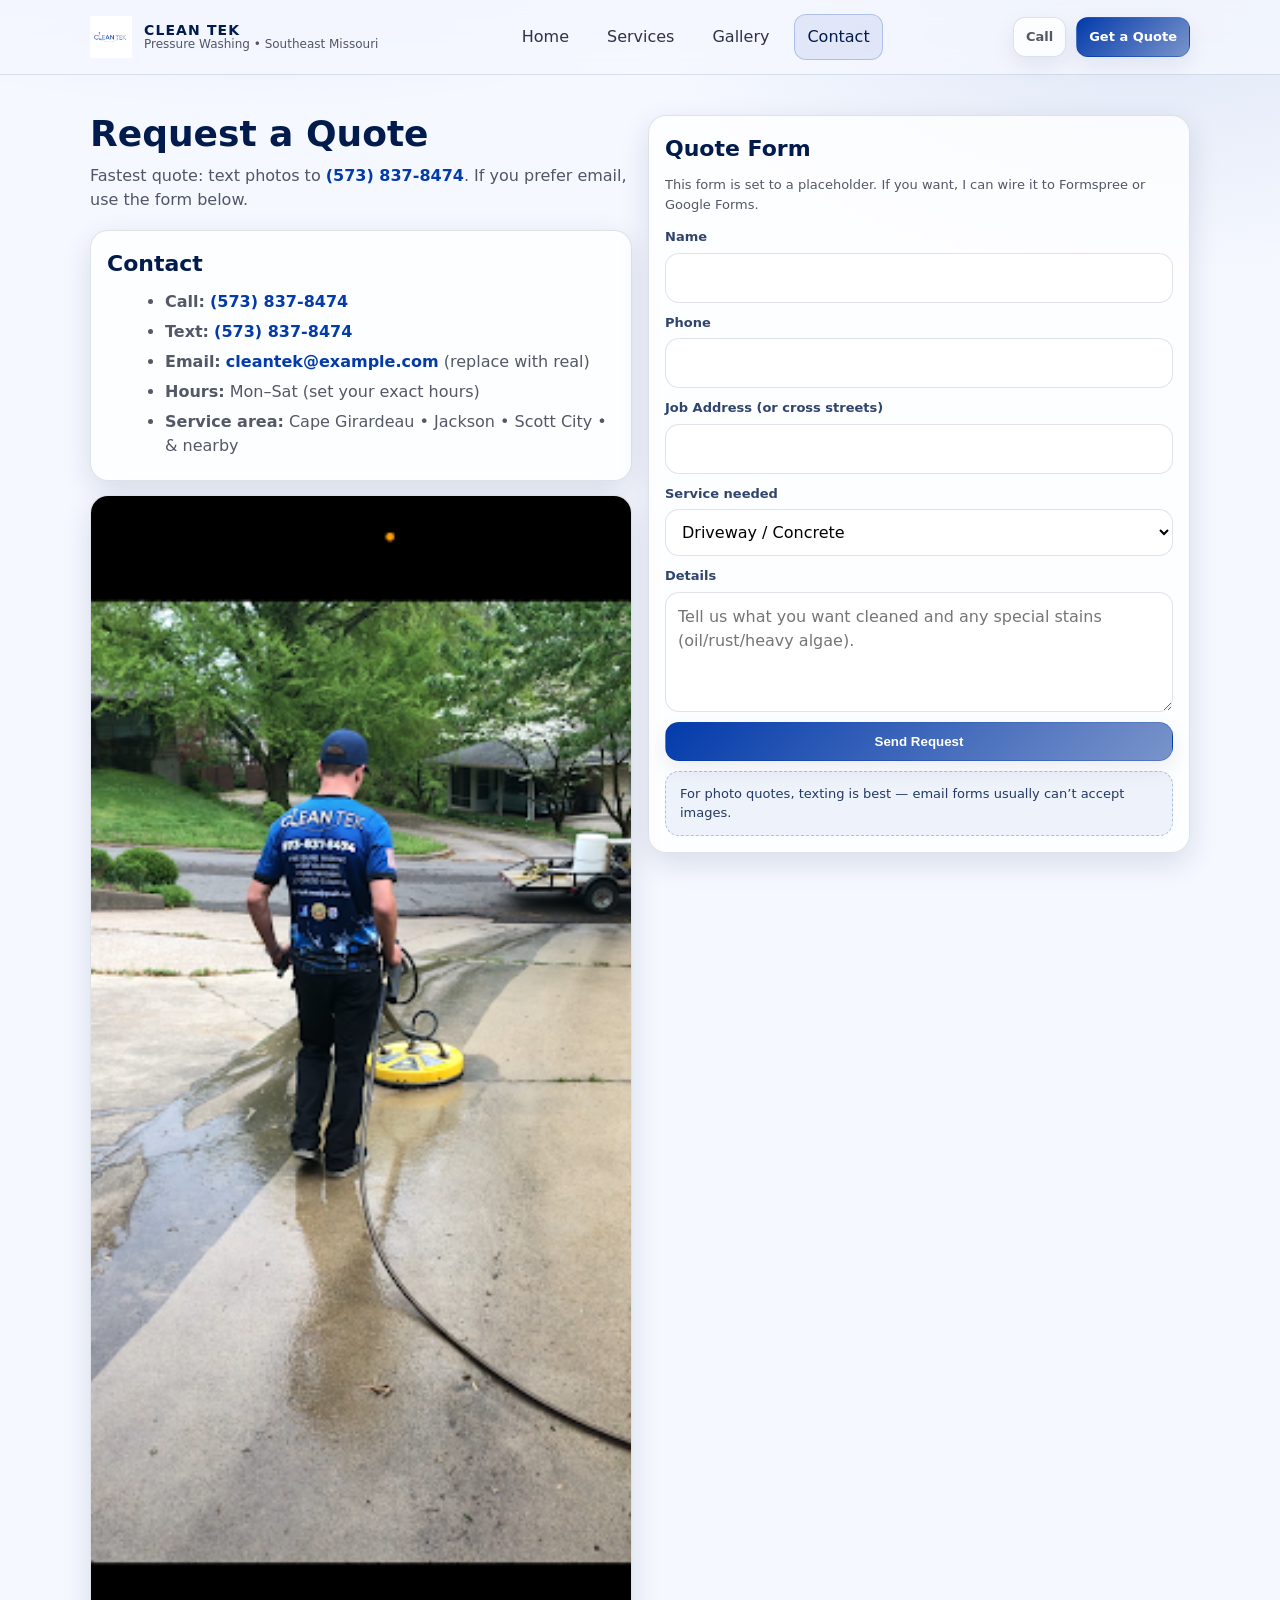
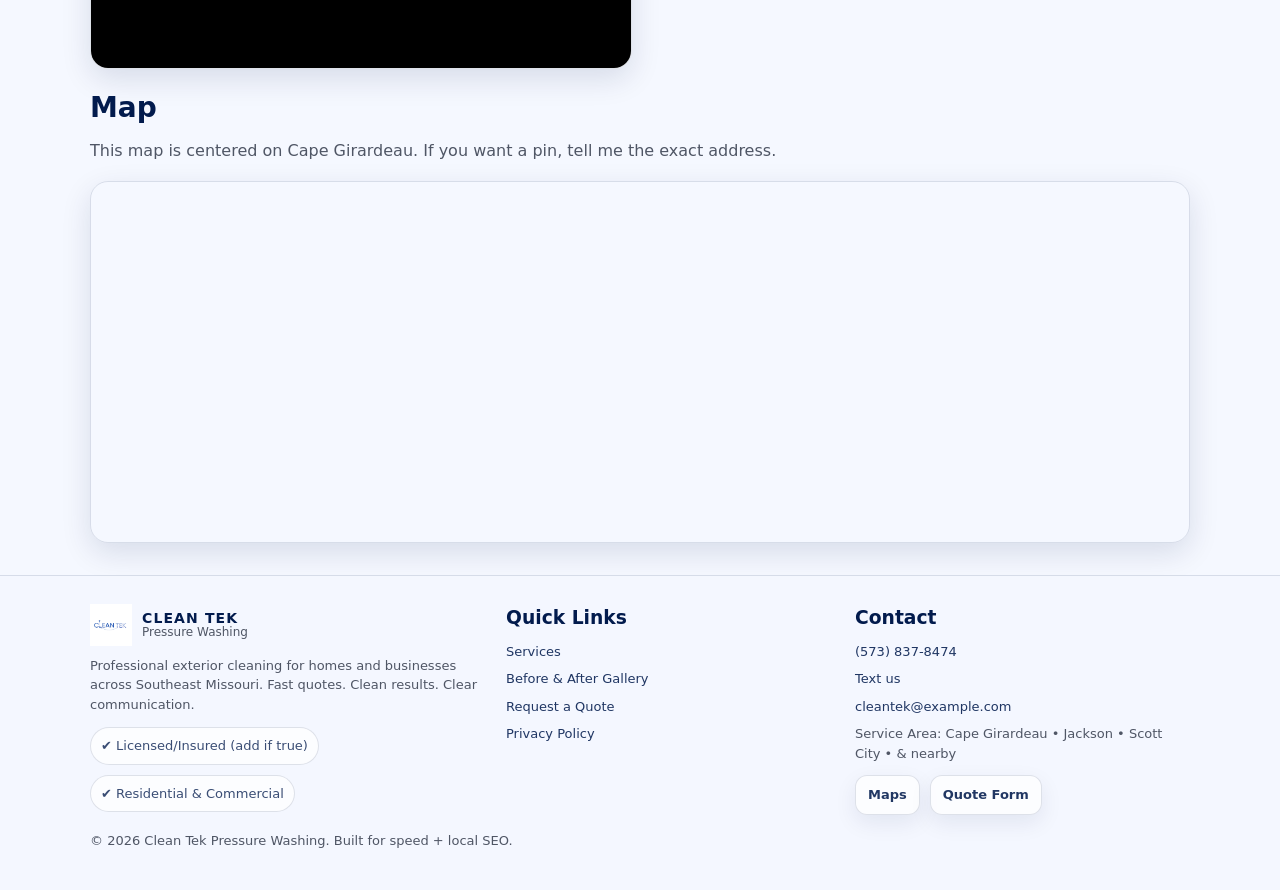
==== contact.html @ 3e80973e "Add files via upload" ====
<!doctype html>
<html lang="en">
<head>
  <meta charset="utf-8" />
  <meta name="viewport" content="width=device-width, initial-scale=1" />
  <meta name="description" content="Request a quote from Clean Tek Pressure Washing. Call or text (573) 837-8474 or use the form to send details and photos." />
  <title>Contact | Clean Tek Pressure Washing</title>
  <link rel="icon" href="assets/logo.png" />
  <link rel="stylesheet" href="assets/css/styles.css" />
</head>
<body data-page="contact">
<a class="skip-link" href="#main">Skip to content</a>
<header class="header">
  <div class="container header-inner">
    <a class="brand" href="index.html" aria-label="Clean Tek Pressure Washing Home">
      <img src="assets/logo.png" alt="Clean Tek logo" />
      <div class="name">
        <strong>CLEAN TEK</strong>
        <span>Pressure Washing • Southeast Missouri</span>
      </div>
    </a>

    <nav class="nav" aria-label="Primary">
      <a href="index.html" data-nav="home">Home</a>
      <a href="services.html" data-nav="services">Services</a>
      <a href="gallery.html" data-nav="gallery">Gallery</a>
      <a href="contact.html" data-nav="contact">Contact</a>
    </nav>

    <div class="cta-row">
      <a class="btn small" href="tel:+15738378474">Call</a>
      <a class="btn small primary" href="contact.html">Get a Quote</a>
    </div>
  </div>
</header>
<main id="main">
  <section class="section" style="padding-top:40px">
    <div class="container split">
      <div>
        <h1 class="h1" style="font-size:36px; margin:0 0 10px">Request a Quote</h1>
        <p class="lead" style="margin:0 0 18px">
          Fastest quote: text photos to <a href="sms:+15738378474" style="color:var(--primary); font-weight:800">(573) 837-8474</a>.
          If you prefer email, use the form below.
        </p>

        <div class="card note">
          <h2 style="margin:0; font-size:22px">Contact</h2>
          <ul>
            <li><strong>Call:</strong> <a href="tel:+15738378474" style="color:var(--primary); font-weight:800">(573) 837-8474</a></li>
            <li><strong>Text:</strong> <a href="sms:+15738378474" style="color:var(--primary); font-weight:800">(573) 837-8474</a></li>
            <li><strong>Email:</strong> <a href="mailto:cleantek@example.com" style="color:var(--primary); font-weight:800">cleantek@example.com</a> (replace with real)</li>
            <li><strong>Hours:</strong> Mon–Sat (set your exact hours)</li>
            <li><strong>Service area:</strong> Cape Girardeau • Jackson • Scott City • & nearby</li>
          </ul>
        </div>

        <div class="card" style="margin-top:14px; overflow:hidden">
          <img src="assets/img/crew-action.png" alt="Clean Tek crew on site cleaning a driveway" style="width:100%; height:auto; display:block">
        </div>
      </div>

      <div class="card" style="padding:16px">
        <h2 style="margin:0 0 10px; font-size:22px; color:var(--navy)">Quote Form</h2>
        <p class="small" style="margin-top:0">
          This form is set to a placeholder. If you want, I can wire it to Formspree or Google Forms.
        </p>

        <form class="form" action="mailto:cleantek@example.com" method="post" enctype="text/plain">
          <div class="field">
            <label for="name">Name</label>
            <input id="name" name="name" autocomplete="name" required />
          </div>

          <div class="field">
            <label for="phone">Phone</label>
            <input id="phone" name="phone" autocomplete="tel" required />
          </div>

          <div class="field">
            <label for="address">Job Address (or cross streets)</label>
            <input id="address" name="address" autocomplete="street-address" />
          </div>

          <div class="field">
            <label for="service">Service needed</label>
            <select id="service" name="service">
              <option>Driveway / Concrete</option>
              <option>House Washing (Soft Wash)</option>
              <option>Sidewalks / Walkways</option>
              <option>Brick / Steps</option>
              <option>Deck / Fence</option>
              <option>Commercial</option>
              <option>Other</option>
            </select>
          </div>

          <div class="field">
            <label for="details">Details</label>
            <textarea id="details" name="details" placeholder="Tell us what you want cleaned and any special stains (oil/rust/heavy algae)."></textarea>
          </div>

          <button class="btn primary" type="submit">Send Request</button>
          <div class="notice">
            For photo quotes, texting is best — email forms usually can’t accept images.
          </div>
        </form>
      </div>
    </div>

    <div class="container" style="margin-top:18px">
      <h2>Map</h2>
      <p class="sub">This map is centered on Cape Girardeau. If you want a pin, tell me the exact address.</p>
      <div class="map">
        <iframe
          title="Map"
          loading="lazy"
          referrerpolicy="no-referrer-when-downgrade"
          src="https://www.google.com/maps?q=Cape%20Girardeau%2C%20MO&output=embed">
        </iframe>
      </div>
    </div>
  </section>
</main>
<footer class="footer">
  <div class="container footer-grid">
    <div>
      <div class="brand" style="gap:10px">
        <img src="assets/logo.png" alt="Clean Tek logo" />
        <div class="name">
          <strong>Clean Tek</strong>
          <span>Pressure Washing</span>
        </div>
      </div>
      <p class="small" style="margin-top:10px">
        Professional exterior cleaning for homes and businesses across Southeast Missouri.
        Fast quotes. Clean results. Clear communication.
      </p>
      <div class="badges" style="margin-top:10px">
        <span>✔ Licensed/Insured (add if true)</span>
        <span>✔ Residential & Commercial</span>
      </div>
    </div>

    <div>
      <h3 style="margin:0 0 10px; color: var(--navy);">Quick Links</h3>
      <div class="small" style="display:grid; gap:8px">
        <a href="services.html">Services</a>
        <a href="gallery.html">Before & After Gallery</a>
        <a href="contact.html">Request a Quote</a>
        <a href="privacy.html">Privacy Policy</a>
      </div>
    </div>

    <div>
      <h3 style="margin:0 0 10px; color: var(--navy);">Contact</h3>
      <div class="small" style="display:grid; gap:8px">
        <a href="tel:+15738378474">(573) 837-8474</a>
        <a href="sms:+15738378474">Text us</a>
        <a href="mailto:cleantek@example.com">cleantek@example.com</a>
        <span>Service Area: Cape Girardeau • Jackson • Scott City • & nearby</span>
      </div>
      <div style="margin-top:12px; display:flex; gap:10px; flex-wrap:wrap">
        <a class="btn small" href="https://www.google.com/maps/search/?api=1&query=Clean+Tek+Pressure+Washing" target="_blank" rel="noopener">Maps</a>
        <a class="btn small" href="contact.html">Quote Form</a>
      </div>
    </div>
  </div>
  <div class="container small" style="margin-top:16px">
    © <span id="y"></span> Clean Tek Pressure Washing. Built for speed + local SEO.
  </div>
</footer>

<script>
  document.getElementById("y").textContent = new Date().getFullYear();
</script>
<script src="assets/js/main.js"></script>
</body>
</html>
---- assets/css/styles.css ----
:root {
  --primary: #033BAB;
  --navy: #021B4D;
  --accent: #7A94CA;
  --bg: #F5F8FF;
  --text: #0F172A;
  --muted: rgba(15, 23, 42, .72);
  --card: #ffffff;
  --border: rgba(2, 27, 77, .12);
  --shadow: 0 10px 30px rgba(2, 27, 77, .12);
  --radius: 18px;
}

* { box-sizing: border-box; }
html, body { margin: 0; padding: 0; }
body {
  font-family: ui-sans-serif, system-ui, -apple-system, Segoe UI, Roboto, Helvetica, Arial, "Apple Color Emoji","Segoe UI Emoji";
  color: var(--text);
  background: radial-gradient(1200px 600px at 20% -10%, rgba(3,59,171,.18), transparent 60%),
              radial-gradient(900px 500px at 90% 0%, rgba(122,148,202,.18), transparent 55%),
              var(--bg);
  line-height: 1.5;
}

a { color: inherit; text-decoration: none; }
.container { width: min(1100px, calc(100% - 40px)); margin: 0 auto; }

.skip-link {
  position: absolute; left: -999px; top: 10px;
  background: var(--primary); color: #fff; padding: 10px 14px; border-radius: 12px;
}
.skip-link:focus { left: 20px; z-index: 9999; }

.header {
  position: sticky; top: 0; z-index: 50;
  background: rgba(245, 248, 255, .78);
  backdrop-filter: blur(14px);
  border-bottom: 1px solid var(--border);
}
.header-inner {
  display: flex; align-items: center; justify-content: space-between;
  padding: 14px 0;
  gap: 16px;
}

.brand {
  display: flex; align-items: center; gap: 12px; min-width: 220px;
}
.brand img { width: 42px; height: 42px; object-fit: contain; }
.brand .name {
  display: flex; flex-direction: column; line-height: 1.05;
}
.brand .name strong { font-size: 14px; letter-spacing: .08em; text-transform: uppercase; color: var(--navy); }
.brand .name span { font-size: 12px; color: var(--muted); }

.nav {
  display: flex; align-items: center; gap: 12px; flex-wrap: wrap;
}
.nav a {
  padding: 10px 12px;
  border-radius: 12px;
  color: rgba(15, 23, 42, .88);
  border: 1px solid transparent;
}
.nav a:hover {
  border-color: var(--border);
  background: rgba(255,255,255,.6);
}
.nav a.active {
  border-color: rgba(3,59,171,.22);
  background: rgba(3,59,171,.08);
  color: var(--navy);
}

.cta-row {
  display: flex; gap: 10px; align-items: center;
}
.btn {
  display: inline-flex; align-items: center; justify-content: center;
  padding: 11px 14px;
  border-radius: 14px;
  border: 1px solid var(--border);
  background: rgba(255,255,255,.7);
  box-shadow: 0 8px 22px rgba(2,27,77,.08);
  font-weight: 650;
  transition: transform .12s ease, background .12s ease, border-color .12s ease;
}
.btn:hover { transform: translateY(-1px); border-color: rgba(3,59,171,.25); background: rgba(255,255,255,.92); }
.btn.primary {
  background: linear-gradient(135deg, rgba(3,59,171,1), rgba(122,148,202,1));
  color: white; border-color: rgba(3,59,171,.25);
}
.btn.primary:hover { background: linear-gradient(135deg, rgba(3,59,171,.95), rgba(122,148,202,.95)); }
.btn.small { padding: 9px 12px; border-radius: 12px; font-weight: 650; }

.hero {
  padding: 52px 0 26px;
}
.hero-grid {
  display: grid;
  grid-template-columns: 1.1fr .9fr;
  gap: 22px;
  align-items: center;
}
@media (max-width: 920px) {
  .hero-grid { grid-template-columns: 1fr; }
}
.kicker {
  display: inline-flex; gap: 10px; align-items: center;
  padding: 8px 12px;
  border-radius: 999px;
  border: 1px solid rgba(3,59,171,.18);
  background: rgba(255,255,255,.75);
  color: rgba(2,27,77,.9);
  font-weight: 650;
  width: fit-content;
}
.h1 {
  font-size: clamp(32px, 4vw, 46px);
  line-height: 1.08;
  margin: 14px 0 10px;
  color: var(--navy);
}
.lead {
  font-size: 16px;
  color: var(--muted);
  margin: 0 0 16px;
  max-width: 60ch;
}
.hero-actions {
  display: flex; gap: 12px; flex-wrap: wrap;
  margin: 16px 0 18px;
}
.badges {
  display: flex; gap: 10px; flex-wrap: wrap;
  color: rgba(2,27,77,.78);
  font-size: 13px;
}
.badges span {
  display: inline-flex; gap: 8px; align-items: center;
  padding: 8px 10px;
  border-radius: 999px;
  border: 1px solid var(--border);
  background: rgba(255,255,255,.7);
}

.card {
  background: rgba(255,255,255,.78);
  border: 1px solid var(--border);
  border-radius: var(--radius);
  box-shadow: var(--shadow);
}
.hero-card {
  overflow: hidden;
}
.hero-card .img {
  width: 100%; aspect-ratio: 4/3; object-fit: cover;
  display: block;
}
.hero-card .pad { padding: 16px; }
.hero-card h3 { margin: 0 0 6px; color: var(--navy); }
.hero-card p { margin: 0; color: var(--muted); font-size: 14px; }
.hero-card .mini {
  display: grid; grid-template-columns: 1fr 1fr; gap: 10px;
  margin-top: 12px;
}
.hero-card .mini a {
  padding: 10px 12px; border-radius: 14px;
  border: 1px solid var(--border);
  background: rgba(245,248,255,.7);
  font-weight: 650;
  text-align: center;
}

.section {
  padding: 32px 0;
}
.section h2 {
  margin: 0 0 10px;
  color: var(--navy);
  font-size: 28px;
}
.section p.sub {
  margin: 0 0 18px;
  color: var(--muted);
  max-width: 75ch;
}

.grid-3 {
  display: grid;
  grid-template-columns: repeat(3, 1fr);
  gap: 14px;
}
@media (max-width: 920px) {
  .grid-3 { grid-template-columns: 1fr; }
}
.service {
  padding: 16px;
}
.service .top {
  display: flex; gap: 10px; align-items: center; margin-bottom: 8px;
}
.icon {
  width: 38px; height: 38px;
  border-radius: 14px;
  display: grid; place-items: center;
  background: rgba(3,59,171,.10);
  border: 1px solid rgba(3,59,171,.18);
  color: var(--primary);
  font-weight: 900;
}
.service h3 { margin: 0; color: var(--navy); font-size: 18px; }
.service p { margin: 8px 0 0; color: var(--muted); font-size: 14px; }

.split {
  display: grid;
  grid-template-columns: 1fr 1fr;
  gap: 16px;
  align-items: start;
}
@media (max-width: 920px) {
  .split { grid-template-columns: 1fr; }
}
.gallery-grid {
  display: grid;
  grid-template-columns: repeat(3, 1fr);
  gap: 12px;
}
@media (max-width: 920px) {
  .gallery-grid { grid-template-columns: 1fr; }
}
.thumb {
  position: relative;
  overflow: hidden;
  border-radius: 16px;
  border: 1px solid var(--border);
  background: #fff;
}
.thumb img {
  width: 100%; height: 220px; object-fit: cover; display: block;
  transform: scale(1.02);
  transition: transform .18s ease;
}
.thumb:hover img { transform: scale(1.07); }
.thumb .label {
  position: absolute; left: 10px; bottom: 10px;
  background: rgba(2,27,77,.82);
  color: #fff;
  padding: 7px 10px;
  border-radius: 999px;
  font-size: 12px;
}

.note {
  padding: 16px;
}
.note ul { margin: 10px 0 0 18px; color: var(--muted); }
.note li { margin: 6px 0; }

.map {
  overflow: hidden;
  border-radius: var(--radius);
  border: 1px solid var(--border);
  box-shadow: var(--shadow);
}
.map iframe { width: 100%; height: 360px; border: 0; display: block; }

.footer {
  padding: 28px 0 40px;
  border-top: 1px solid var(--border);
  background: rgba(245, 248, 255, .55);
}
.footer-grid {
  display: grid;
  grid-template-columns: 1.2fr 1fr 1fr;
  gap: 14px;
}
@media (max-width: 920px) {
  .footer-grid { grid-template-columns: 1fr; }
}
.small {
  font-size: 13px; color: var(--muted);
}
.footer a { color: rgba(2,27,77,.88); }
.footer a:hover { color: var(--primary); }

.form {
  display: grid; gap: 10px;
}
.field {
  display: grid; gap: 6px;
}
label { font-size: 13px; color: rgba(2,27,77,.82); font-weight: 650; }
input, textarea, select {
  padding: 12px 12px;
  border-radius: 14px;
  border: 1px solid var(--border);
  background: rgba(255,255,255,.88);
  font: inherit;
  outline: none;
}
textarea { min-height: 120px; resize: vertical; }

.notice {
  padding: 12px 14px;
  border-radius: 14px;
  border: 1px dashed rgba(3,59,171,.28);
  background: rgba(3,59,171,.06);
  color: rgba(2,27,77,.86);
  font-size: 13px;
}
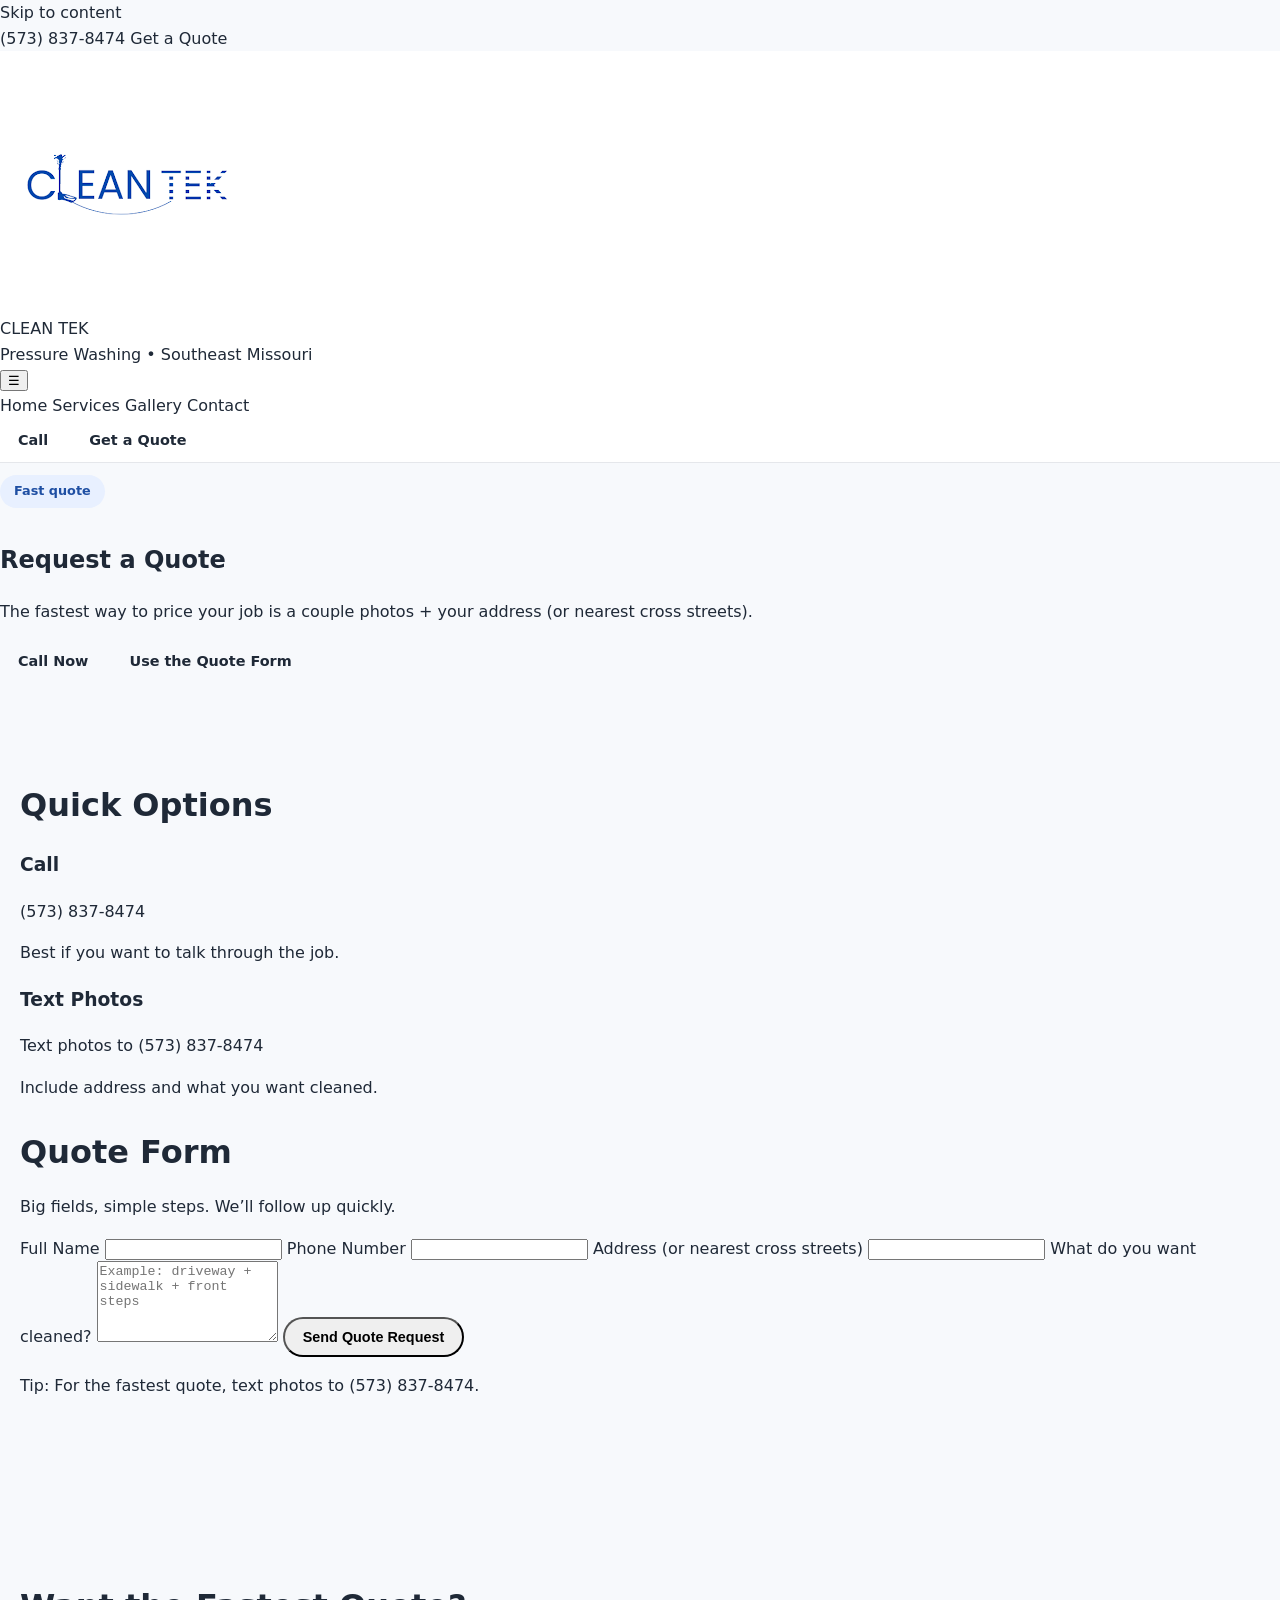
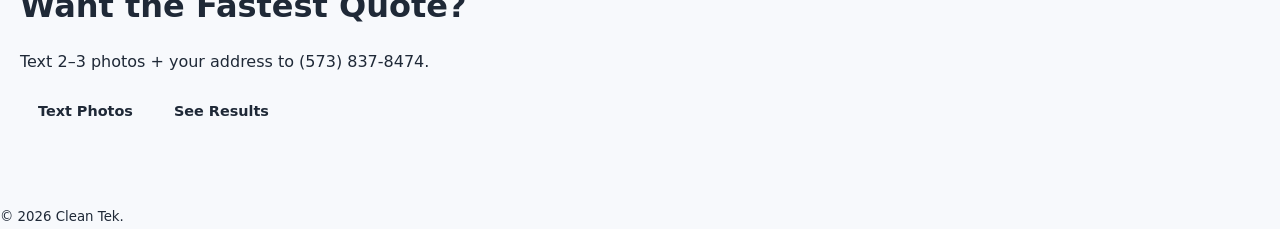
==== commit f2ef8d55: "Update contact.html" ====
--- a/contact.html
+++ b/contact.html
@@ -3,176 +3,140 @@
 <head>
   <meta charset="utf-8" />
   <meta name="viewport" content="width=device-width, initial-scale=1" />
-  <meta name="description" content="Request a quote from Clean Tek Pressure Washing. Call or text (573) 837-8474 or use the form to send details and photos." />
-  <title>Contact | Clean Tek Pressure Washing</title>
+  <title>Get a Quote | Clean Tek Pressure Washing</title>
+  <meta name="description" content="Request a fast quote from Clean Tek Pressure Washing. Send photos and your address for quick pricing. Call (573) 837-8474." />
+  <meta name="robots" content="index,follow" />
+  <link rel="canonical" href="https://cleantekpressurewashing.com/contact.html" />
   <link rel="icon" href="assets/logo.png" />
   <link rel="stylesheet" href="assets/css/styles.css" />
 </head>
-<body data-page="contact">
-<a class="skip-link" href="#main">Skip to content</a>
-<header class="header">
-  <div class="container header-inner">
-    <a class="brand" href="index.html" aria-label="Clean Tek Pressure Washing Home">
-      <img src="assets/logo.png" alt="Clean Tek logo" />
-      <div class="name">
-        <strong>CLEAN TEK</strong>
-        <span>Pressure Washing • Southeast Missouri</span>
+
+<body>
+  <a class="skip-link" href="#main">Skip to content</a>
+
+  <div class="sticky-cta" role="region" aria-label="Quick actions">
+    <a class="sticky-btn" href="tel:15738378474">(573) 837-8474</a>
+    <a class="sticky-btn primary" href="#quote">Get a Quote</a>
+  </div>
+
+  <header class="site-header" role="banner">
+    <div class="container header-inner">
+      <a class="brand" href="index.html" aria-label="Clean Tek home">
+        <img class="brand-logo" src="assets/logo.png" alt="Clean Tek logo" />
+        <div class="brand-text">
+          <div class="brand-name">CLEAN TEK</div>
+          <div class="brand-sub">Pressure Washing • Southeast Missouri</div>
+        </div>
+      </a>
+
+      <nav class="nav" aria-label="Primary navigation">
+        <button class="nav-toggle" type="button" aria-label="Open menu" aria-expanded="false">☰</button>
+        <div class="nav-links" data-nav>
+          <a href="index.html">Home</a>
+          <a href="services.html">Services</a>
+          <a href="gallery.html">Gallery</a>
+          <a class="active" href="contact.html" aria-current="page">Contact</a>
+        </div>
+      </nav>
+
+      <div class="header-actions">
+        <a class="btn btn-outline" href="tel:15738378474">Call</a>
+        <a class="btn btn-primary" href="#quote">Get a Quote</a>
       </div>
-    </a>
+    </div>
+  </header>
 
-    <nav class="nav" aria-label="Primary">
-      <a href="index.html" data-nav="home">Home</a>
-      <a href="services.html" data-nav="services">Services</a>
-      <a href="gallery.html" data-nav="gallery">Gallery</a>
-      <a href="contact.html" data-nav="contact">Contact</a>
-    </nav>
-
-    <div class="cta-row">
-      <a class="btn small" href="tel:+15738378474">Call</a>
-      <a class="btn small primary" href="contact.html">Get a Quote</a>
-    </div>
-  </div>
-</header>
-<main id="main">
-  <section class="section" style="padding-top:40px">
-    <div class="container split">
-      <div>
-        <h1 class="h1" style="font-size:36px; margin:0 0 10px">Request a Quote</h1>
-        <p class="lead" style="margin:0 0 18px">
-          Fastest quote: text photos to <a href="sms:+15738378474" style="color:var(--primary); font-weight:800">(573) 837-8474</a>.
-          If you prefer email, use the form below.
+  <main id="main">
+    <section class="page-hero">
+      <div class="container">
+        <p class="pill">Fast quote</p>
+        <h1>Request a Quote</h1>
+        <p class="lead">
+          The fastest way to price your job is a couple photos + your address (or nearest cross streets).
         </p>
 
-        <div class="card note">
-          <h2 style="margin:0; font-size:22px">Contact</h2>
-          <ul>
-            <li><strong>Call:</strong> <a href="tel:+15738378474" style="color:var(--primary); font-weight:800">(573) 837-8474</a></li>
-            <li><strong>Text:</strong> <a href="sms:+15738378474" style="color:var(--primary); font-weight:800">(573) 837-8474</a></li>
-            <li><strong>Email:</strong> <a href="mailto:cleantek@example.com" style="color:var(--primary); font-weight:800">cleantek@example.com</a> (replace with real)</li>
-            <li><strong>Hours:</strong> Mon–Sat (set your exact hours)</li>
-            <li><strong>Service area:</strong> Cape Girardeau • Jackson • Scott City • & nearby</li>
-          </ul>
+        <div class="cta-row mt-16">
+          <a class="btn btn-primary btn-lg" href="tel:15738378474">Call Now</a>
+          <a class="btn btn-outline btn-lg" href="#quote">Use the Quote Form</a>
+        </div>
+      </div>
+    </section>
+
+    <section class="section section-alt">
+      <div class="container split">
+        <div>
+          <h2>Quick Options</h2>
+          <div class="info-cards">
+            <div class="info-card">
+              <h3>Call</h3>
+              <p><a href="tel:15738378474">(573) 837-8474</a></p>
+              <p class="muted">Best if you want to talk through the job.</p>
+            </div>
+            <div class="info-card">
+              <h3>Text Photos</h3>
+              <p><a href="sms:+15738378474">Text photos to (573) 837-8474</a></p>
+              <p class="muted">Include address and what you want cleaned.</p>
+            </div>
+          </div>
         </div>
 
-        <div class="card" style="margin-top:14px; overflow:hidden">
-          <img src="assets/img/crew-action.png" alt="Clean Tek crew on site cleaning a driveway" style="width:100%; height:auto; display:block">
+        <div id="quote" class="form-card" aria-label="Quote form">
+          <h2>Quote Form</h2>
+          <p class="muted">Big fields, simple steps. We’ll follow up quickly.</p>
+
+          <!-- Replace action with your Formspree if you have one -->
+          <form class="form" action="#" method="post">
+            <label>
+              Full Name
+              <input type="text" name="name" autocomplete="name" required />
+            </label>
+
+            <label>
+              Phone Number
+              <input type="tel" name="phone" autocomplete="tel" required />
+            </label>
+
+            <label>
+              Address (or nearest cross streets)
+              <input type="text" name="address" autocomplete="street-address" required />
+            </label>
+
+            <label>
+              What do you want cleaned?
+              <textarea name="details" rows="5" placeholder="Example: driveway + sidewalk + front steps"></textarea>
+            </label>
+
+            <button class="btn btn-primary btn-lg w-100" type="submit">Send Quote Request</button>
+
+            <p class="muted fineprint">
+              Tip: For the fastest quote, text photos to <a href="sms:+15738378474">(573) 837-8474</a>.
+            </p>
+          </form>
         </div>
       </div>
+    </section>
 
-      <div class="card" style="padding:16px">
-        <h2 style="margin:0 0 10px; font-size:22px; color:var(--navy)">Quote Form</h2>
-        <p class="small" style="margin-top:0">
-          This form is set to a placeholder. If you want, I can wire it to Formspree or Google Forms.
-        </p>
-
-        <form class="form" action="mailto:cleantek@example.com" method="post" enctype="text/plain">
-          <div class="field">
-            <label for="name">Name</label>
-            <input id="name" name="name" autocomplete="name" required />
-          </div>
-
-          <div class="field">
-            <label for="phone">Phone</label>
-            <input id="phone" name="phone" autocomplete="tel" required />
-          </div>
-
-          <div class="field">
-            <label for="address">Job Address (or cross streets)</label>
-            <input id="address" name="address" autocomplete="street-address" />
-          </div>
-
-          <div class="field">
-            <label for="service">Service needed</label>
-            <select id="service" name="service">
-              <option>Driveway / Concrete</option>
-              <option>House Washing (Soft Wash)</option>
-              <option>Sidewalks / Walkways</option>
-              <option>Brick / Steps</option>
-              <option>Deck / Fence</option>
-              <option>Commercial</option>
-              <option>Other</option>
-            </select>
-          </div>
-
-          <div class="field">
-            <label for="details">Details</label>
-            <textarea id="details" name="details" placeholder="Tell us what you want cleaned and any special stains (oil/rust/heavy algae)."></textarea>
-          </div>
-
-          <button class="btn primary" type="submit">Send Request</button>
-          <div class="notice">
-            For photo quotes, texting is best — email forms usually can’t accept images.
-          </div>
-        </form>
-      </div>
-    </div>
-
-    <div class="container" style="margin-top:18px">
-      <h2>Map</h2>
-      <p class="sub">This map is centered on Cape Girardeau. If you want a pin, tell me the exact address.</p>
-      <div class="map">
-        <iframe
-          title="Map"
-          loading="lazy"
-          referrerpolicy="no-referrer-when-downgrade"
-          src="https://www.google.com/maps?q=Cape%20Girardeau%2C%20MO&output=embed">
-        </iframe>
-      </div>
-    </div>
-  </section>
-</main>
-<footer class="footer">
-  <div class="container footer-grid">
-    <div>
-      <div class="brand" style="gap:10px">
-        <img src="assets/logo.png" alt="Clean Tek logo" />
-        <div class="name">
-          <strong>Clean Tek</strong>
-          <span>Pressure Washing</span>
+    <section class="section">
+      <div class="container cta-box">
+        <h2>Want the Fastest Quote?</h2>
+        <p class="muted">Text 2–3 photos + your address to (573) 837-8474.</p>
+        <div class="cta-row">
+          <a class="btn btn-primary btn-lg" href="sms:+15738378474">Text Photos</a>
+          <a class="btn btn-outline btn-lg" href="gallery.html">See Results</a>
         </div>
       </div>
-      <p class="small" style="margin-top:10px">
-        Professional exterior cleaning for homes and businesses across Southeast Missouri.
-        Fast quotes. Clean results. Clear communication.
-      </p>
-      <div class="badges" style="margin-top:10px">
-        <span>✔ Licensed/Insured (add if true)</span>
-        <span>✔ Residential & Commercial</span>
-      </div>
+    </section>
+  </main>
+
+  <footer class="footer" role="contentinfo">
+    <div class="container footer-bottom">
+      <small>© <span id="year"></span> Clean Tek.</small>
     </div>
+  </footer>
 
-    <div>
-      <h3 style="margin:0 0 10px; color: var(--navy);">Quick Links</h3>
-      <div class="small" style="display:grid; gap:8px">
-        <a href="services.html">Services</a>
-        <a href="gallery.html">Before & After Gallery</a>
-        <a href="contact.html">Request a Quote</a>
-        <a href="privacy.html">Privacy Policy</a>
-      </div>
-    </div>
-
-    <div>
-      <h3 style="margin:0 0 10px; color: var(--navy);">Contact</h3>
-      <div class="small" style="display:grid; gap:8px">
-        <a href="tel:+15738378474">(573) 837-8474</a>
-        <a href="sms:+15738378474">Text us</a>
-        <a href="mailto:cleantek@example.com">cleantek@example.com</a>
-        <span>Service Area: Cape Girardeau • Jackson • Scott City • & nearby</span>
-      </div>
-      <div style="margin-top:12px; display:flex; gap:10px; flex-wrap:wrap">
-        <a class="btn small" href="https://www.google.com/maps/search/?api=1&query=Clean+Tek+Pressure+Washing" target="_blank" rel="noopener">Maps</a>
-        <a class="btn small" href="contact.html">Quote Form</a>
-      </div>
-    </div>
-  </div>
-  <div class="container small" style="margin-top:16px">
-    © <span id="y"></span> Clean Tek Pressure Washing. Built for speed + local SEO.
-  </div>
-</footer>
-
-<script>
-  document.getElementById("y").textContent = new Date().getFullYear();
-</script>
-<script src="assets/js/main.js"></script>
+  <script>
+    document.getElementById("year").textContent = new Date().getFullYear();
+  </script>
+  <script src="assets/js/main.js?v=6" defer></script>
 </body>
-</html>+</html>
--- a/assets/css/styles.css
+++ b/assets/css/styles.css
@@ -1,311 +1,316 @@
+/* =========================
+   ROOT / BASE
+   ========================= */
+
 :root {
-  --primary: #033BAB;
-  --navy: #021B4D;
-  --accent: #7A94CA;
-  --bg: #F5F8FF;
-  --text: #0F172A;
-  --muted: rgba(15, 23, 42, .72);
-  --card: #ffffff;
-  --border: rgba(2, 27, 77, .12);
-  --shadow: 0 10px 30px rgba(2, 27, 77, .12);
-  --radius: 18px;
-}
-
-* { box-sizing: border-box; }
-html, body { margin: 0; padding: 0; }
+  --primary: #1f4fa3;
+  --primary-dark: #173b7a;
+  --accent: #e8f0ff;
+  --bg: #f7f9fc;
+  --text: #1f2937;
+  --muted: #6b7280;
+  --radius: 14px;
+}
+
+* {
+  box-sizing: border-box;
+}
+
 body {
-  font-family: ui-sans-serif, system-ui, -apple-system, Segoe UI, Roboto, Helvetica, Arial, "Apple Color Emoji","Segoe UI Emoji";
+  margin: 0;
+  font-family: system-ui, -apple-system, BlinkMacSystemFont, "Segoe UI",
+    Roboto, Helvetica, Arial, sans-serif;
   color: var(--text);
-  background: radial-gradient(1200px 600px at 20% -10%, rgba(3,59,171,.18), transparent 60%),
-              radial-gradient(900px 500px at 90% 0%, rgba(122,148,202,.18), transparent 55%),
-              var(--bg);
-  line-height: 1.5;
-}
-
-a { color: inherit; text-decoration: none; }
-.container { width: min(1100px, calc(100% - 40px)); margin: 0 auto; }
-
-.skip-link {
-  position: absolute; left: -999px; top: 10px;
-  background: var(--primary); color: #fff; padding: 10px 14px; border-radius: 12px;
-}
-.skip-link:focus { left: 20px; z-index: 9999; }
-
-.header {
-  position: sticky; top: 0; z-index: 50;
-  background: rgba(245, 248, 255, .78);
-  backdrop-filter: blur(14px);
-  border-bottom: 1px solid var(--border);
-}
-.header-inner {
-  display: flex; align-items: center; justify-content: space-between;
-  padding: 14px 0;
+  background: var(--bg);
+  line-height: 1.6;
+}
+
+img {
+  max-width: 100%;
+  display: block;
+}
+
+a {
+  color: inherit;
+  text-decoration: none;
+}
+
+/* =========================
+   HEADER / NAV
+   ========================= */
+
+.site-header {
+  position: sticky;
+  top: 0;
+  background: #fff;
+  z-index: 1000;
+  border-bottom: 1px solid #e5e7eb;
+}
+
+.nav-wrap {
+  max-width: 1200px;
+  margin: 0 auto;
+  padding: 14px 20px;
+  display: flex;
+  align-items: center;
+  justify-content: space-between;
+  gap: 20px;
+}
+
+/* LOGO (BIGGER) */
+.logo-wrap {
+  display: flex;
+  align-items: center;
   gap: 16px;
 }
 
-.brand {
-  display: flex; align-items: center; gap: 12px; min-width: 220px;
-}
-.brand img { width: 42px; height: 42px; object-fit: contain; }
-.brand .name {
-  display: flex; flex-direction: column; line-height: 1.05;
-}
-.brand .name strong { font-size: 14px; letter-spacing: .08em; text-transform: uppercase; color: var(--navy); }
-.brand .name span { font-size: 12px; color: var(--muted); }
-
-.nav {
-  display: flex; align-items: center; gap: 12px; flex-wrap: wrap;
-}
-.nav a {
-  padding: 10px 12px;
-  border-radius: 12px;
-  color: rgba(15, 23, 42, .88);
-  border: 1px solid transparent;
-}
-.nav a:hover {
-  border-color: var(--border);
-  background: rgba(255,255,255,.6);
-}
-.nav a.active {
-  border-color: rgba(3,59,171,.22);
-  background: rgba(3,59,171,.08);
-  color: var(--navy);
-}
-
-.cta-row {
-  display: flex; gap: 10px; align-items: center;
-}
+.site-logo {
+  height: 70px; /* BIGGER LOGO */
+  width: auto;
+}
+
+.logo-text strong {
+  display: block;
+  font-size: 1.25rem;
+  letter-spacing: 0.6px;
+}
+
+.logo-text span {
+  font-size: 0.85rem;
+  color: var(--muted);
+}
+
+.nav-menu {
+  display: flex;
+  gap: 22px;
+}
+
+.nav-menu a {
+  font-weight: 500;
+  color: var(--text);
+  position: relative;
+}
+
+.nav-menu a.active,
+.nav-menu a:hover {
+  color: var(--primary);
+}
+
+.nav-actions {
+  display: flex;
+  gap: 12px;
+}
+
+/* =========================
+   BUTTONS
+   ========================= */
+
 .btn {
-  display: inline-flex; align-items: center; justify-content: center;
-  padding: 11px 14px;
-  border-radius: 14px;
-  border: 1px solid var(--border);
-  background: rgba(255,255,255,.7);
-  box-shadow: 0 8px 22px rgba(2,27,77,.08);
-  font-weight: 650;
-  transition: transform .12s ease, background .12s ease, border-color .12s ease;
-}
-.btn:hover { transform: translateY(-1px); border-color: rgba(3,59,171,.25); background: rgba(255,255,255,.92); }
+  padding: 10px 18px;
+  border-radius: 999px;
+  font-weight: 600;
+  font-size: 0.9rem;
+  display: inline-flex;
+  align-items: center;
+  justify-content: center;
+  cursor: pointer;
+}
+
 .btn.primary {
-  background: linear-gradient(135deg, rgba(3,59,171,1), rgba(122,148,202,1));
-  color: white; border-color: rgba(3,59,171,.25);
-}
-.btn.primary:hover { background: linear-gradient(135deg, rgba(3,59,171,.95), rgba(122,148,202,.95)); }
-.btn.small { padding: 9px 12px; border-radius: 12px; font-weight: 650; }
+  background: var(--primary);
+  color: #fff;
+}
+
+.btn.primary:hover {
+  background: var(--primary-dark);
+}
+
+.btn.ghost {
+  background: transparent;
+  border: 1px solid var(--primary);
+  color: var(--primary);
+}
+
+.btn.ghost:hover {
+  background: var(--accent);
+}
+
+/* =========================
+   HERO
+   ========================= */
 
 .hero {
-  padding: 52px 0 26px;
-}
-.hero-grid {
+  background: linear-gradient(
+    180deg,
+    rgba(31, 79, 163, 0.05),
+    rgba(31, 79, 163, 0)
+  );
+  padding: 80px 20px;
+}
+
+.hero-inner {
+  max-width: 1200px;
+  margin: 0 auto;
   display: grid;
-  grid-template-columns: 1.1fr .9fr;
-  gap: 22px;
+  grid-template-columns: 1.1fr 0.9fr;
+  gap: 50px;
   align-items: center;
 }
-@media (max-width: 920px) {
-  .hero-grid { grid-template-columns: 1fr; }
-}
-.kicker {
-  display: inline-flex; gap: 10px; align-items: center;
-  padding: 8px 12px;
+
+.hero-text h1 {
+  font-size: 2.7rem;
+  line-height: 1.15;
+  margin: 14px 0;
+}
+
+.hero-text p {
+  font-size: 1.05rem;
+  color: var(--muted);
+  max-width: 520px;
+}
+
+.hero-actions {
+  margin-top: 24px;
+  display: flex;
+  gap: 14px;
+}
+
+.pill {
+  display: inline-block;
+  background: var(--accent);
+  color: var(--primary);
+  padding: 6px 14px;
   border-radius: 999px;
-  border: 1px solid rgba(3,59,171,.18);
-  background: rgba(255,255,255,.75);
-  color: rgba(2,27,77,.9);
-  font-weight: 650;
-  width: fit-content;
-}
-.h1 {
-  font-size: clamp(32px, 4vw, 46px);
-  line-height: 1.08;
-  margin: 14px 0 10px;
-  color: var(--navy);
-}
-.lead {
-  font-size: 16px;
+  font-size: 0.8rem;
+  font-weight: 600;
+}
+
+.hero-media img {
+  border-radius: var(--radius);
+  box-shadow: 0 20px 50px rgba(0, 0, 0, 0.15);
+}
+
+/* =========================
+   SECTIONS
+   ========================= */
+
+.section {
+  padding: 70px 20px;
+}
+
+.section.alt {
+  background: #fff;
+}
+
+.section h2 {
+  font-size: 2rem;
+  margin-bottom: 6px;
+}
+
+.section-sub {
   color: var(--muted);
-  margin: 0 0 16px;
-  max-width: 60ch;
-}
-.hero-actions {
-  display: flex; gap: 12px; flex-wrap: wrap;
-  margin: 16px 0 18px;
-}
-.badges {
-  display: flex; gap: 10px; flex-wrap: wrap;
-  color: rgba(2,27,77,.78);
-  font-size: 13px;
-}
-.badges span {
-  display: inline-flex; gap: 8px; align-items: center;
-  padding: 8px 10px;
-  border-radius: 999px;
-  border: 1px solid var(--border);
-  background: rgba(255,255,255,.7);
+  margin-bottom: 36px;
+}
+
+/* =========================
+   CARDS / SERVICES
+   ========================= */
+
+.card-grid {
+  max-width: 1200px;
+  margin: 0 auto;
+  display: grid;
+  grid-template-columns: repeat(auto-fit, minmax(260px, 1fr));
+  gap: 24px;
 }
 
 .card {
-  background: rgba(255,255,255,.78);
-  border: 1px solid var(--border);
+  background: #fff;
+  padding: 24px;
   border-radius: var(--radius);
-  box-shadow: var(--shadow);
-}
-.hero-card {
-  overflow: hidden;
-}
-.hero-card .img {
-  width: 100%; aspect-ratio: 4/3; object-fit: cover;
-  display: block;
-}
-.hero-card .pad { padding: 16px; }
-.hero-card h3 { margin: 0 0 6px; color: var(--navy); }
-.hero-card p { margin: 0; color: var(--muted); font-size: 14px; }
-.hero-card .mini {
-  display: grid; grid-template-columns: 1fr 1fr; gap: 10px;
-  margin-top: 12px;
-}
-.hero-card .mini a {
-  padding: 10px 12px; border-radius: 14px;
-  border: 1px solid var(--border);
-  background: rgba(245,248,255,.7);
-  font-weight: 650;
+  box-shadow: 0 10px 30px rgba(0, 0, 0, 0.05);
+}
+
+.card h3 {
+  margin-top: 0;
+  margin-bottom: 8px;
+  font-size: 1.1rem;
+}
+
+.card p {
+  color: var(--muted);
+  font-size: 0.95rem;
+}
+
+/* =========================
+   GALLERY
+   ========================= */
+
+.gallery-preview {
+  max-width: 1200px;
+  margin: 0 auto 40px;
+  display: grid;
+  grid-template-columns: repeat(auto-fit, minmax(220px, 1fr));
+  gap: 20px;
+}
+
+.thumb {
+  background: none;
+  border: none;
+  padding: 0;
+  cursor: pointer;
+}
+
+.thumb img {
+  border-radius: var(--radius);
+  box-shadow: 0 12px 28px rgba(0, 0, 0, 0.15);
+  transition: transform 0.2s ease;
+}
+
+.thumb:hover img {
+  transform: scale(1.03);
+}
+
+.center {
   text-align: center;
 }
 
-.section {
-  padding: 32px 0;
-}
-.section h2 {
-  margin: 0 0 10px;
-  color: var(--navy);
-  font-size: 28px;
-}
-.section p.sub {
-  margin: 0 0 18px;
-  color: var(--muted);
-  max-width: 75ch;
-}
-
-.grid-3 {
-  display: grid;
-  grid-template-columns: repeat(3, 1fr);
-  gap: 14px;
-}
-@media (max-width: 920px) {
-  .grid-3 { grid-template-columns: 1fr; }
-}
-.service {
-  padding: 16px;
-}
-.service .top {
-  display: flex; gap: 10px; align-items: center; margin-bottom: 8px;
-}
-.icon {
-  width: 38px; height: 38px;
-  border-radius: 14px;
-  display: grid; place-items: center;
-  background: rgba(3,59,171,.10);
-  border: 1px solid rgba(3,59,171,.18);
-  color: var(--primary);
-  font-weight: 900;
-}
-.service h3 { margin: 0; color: var(--navy); font-size: 18px; }
-.service p { margin: 8px 0 0; color: var(--muted); font-size: 14px; }
-
-.split {
-  display: grid;
-  grid-template-columns: 1fr 1fr;
-  gap: 16px;
-  align-items: start;
-}
-@media (max-width: 920px) {
-  .split { grid-template-columns: 1fr; }
-}
-.gallery-grid {
-  display: grid;
-  grid-template-columns: repeat(3, 1fr);
-  gap: 12px;
-}
-@media (max-width: 920px) {
-  .gallery-grid { grid-template-columns: 1fr; }
-}
-.thumb {
-  position: relative;
-  overflow: hidden;
-  border-radius: 16px;
-  border: 1px solid var(--border);
-  background: #fff;
-}
-.thumb img {
-  width: 100%; height: 220px; object-fit: cover; display: block;
-  transform: scale(1.02);
-  transition: transform .18s ease;
-}
-.thumb:hover img { transform: scale(1.07); }
-.thumb .label {
-  position: absolute; left: 10px; bottom: 10px;
-  background: rgba(2,27,77,.82);
-  color: #fff;
-  padding: 7px 10px;
-  border-radius: 999px;
-  font-size: 12px;
-}
-
-.note {
-  padding: 16px;
-}
-.note ul { margin: 10px 0 0 18px; color: var(--muted); }
-.note li { margin: 6px 0; }
-
-.map {
-  overflow: hidden;
-  border-radius: var(--radius);
-  border: 1px solid var(--border);
-  box-shadow: var(--shadow);
-}
-.map iframe { width: 100%; height: 360px; border: 0; display: block; }
-
-.footer {
-  padding: 28px 0 40px;
-  border-top: 1px solid var(--border);
-  background: rgba(245, 248, 255, .55);
-}
-.footer-grid {
-  display: grid;
-  grid-template-columns: 1.2fr 1fr 1fr;
-  gap: 14px;
-}
-@media (max-width: 920px) {
-  .footer-grid { grid-template-columns: 1fr; }
-}
-.small {
-  font-size: 13px; color: var(--muted);
-}
-.footer a { color: rgba(2,27,77,.88); }
-.footer a:hover { color: var(--primary); }
-
-.form {
-  display: grid; gap: 10px;
-}
-.field {
-  display: grid; gap: 6px;
-}
-label { font-size: 13px; color: rgba(2,27,77,.82); font-weight: 650; }
-input, textarea, select {
-  padding: 12px 12px;
-  border-radius: 14px;
-  border: 1px solid var(--border);
-  background: rgba(255,255,255,.88);
-  font: inherit;
-  outline: none;
-}
-textarea { min-height: 120px; resize: vertical; }
-
-.notice {
-  padding: 12px 14px;
-  border-radius: 14px;
-  border: 1px dashed rgba(3,59,171,.28);
-  background: rgba(3,59,171,.06);
-  color: rgba(2,27,77,.86);
-  font-size: 13px;
-}+/* =========================
+   FOOTER
+   ========================= */
+
+.site-footer {
+  background: #0f172a;
+  color: #cbd5f5;
+  padding: 30px 20px;
+  text-align: center;
+  font-size: 0.85rem;
+}
+
+/* =========================
+   MOBILE
+   ========================= */
+
+@media (max-width: 900px) {
+  .hero-inner {
+    grid-template-columns: 1fr;
+  }
+
+  .hero-text h1 {
+    font-size: 2.2rem;
+  }
+}
+
+@media (max-width: 768px) {
+  .site-logo {
+    height: 56px;
+  }
+
+  .nav-menu {
+    display: none;
+  }
+
+  .hero {
+    padding: 60px 20px;
+  }
+}
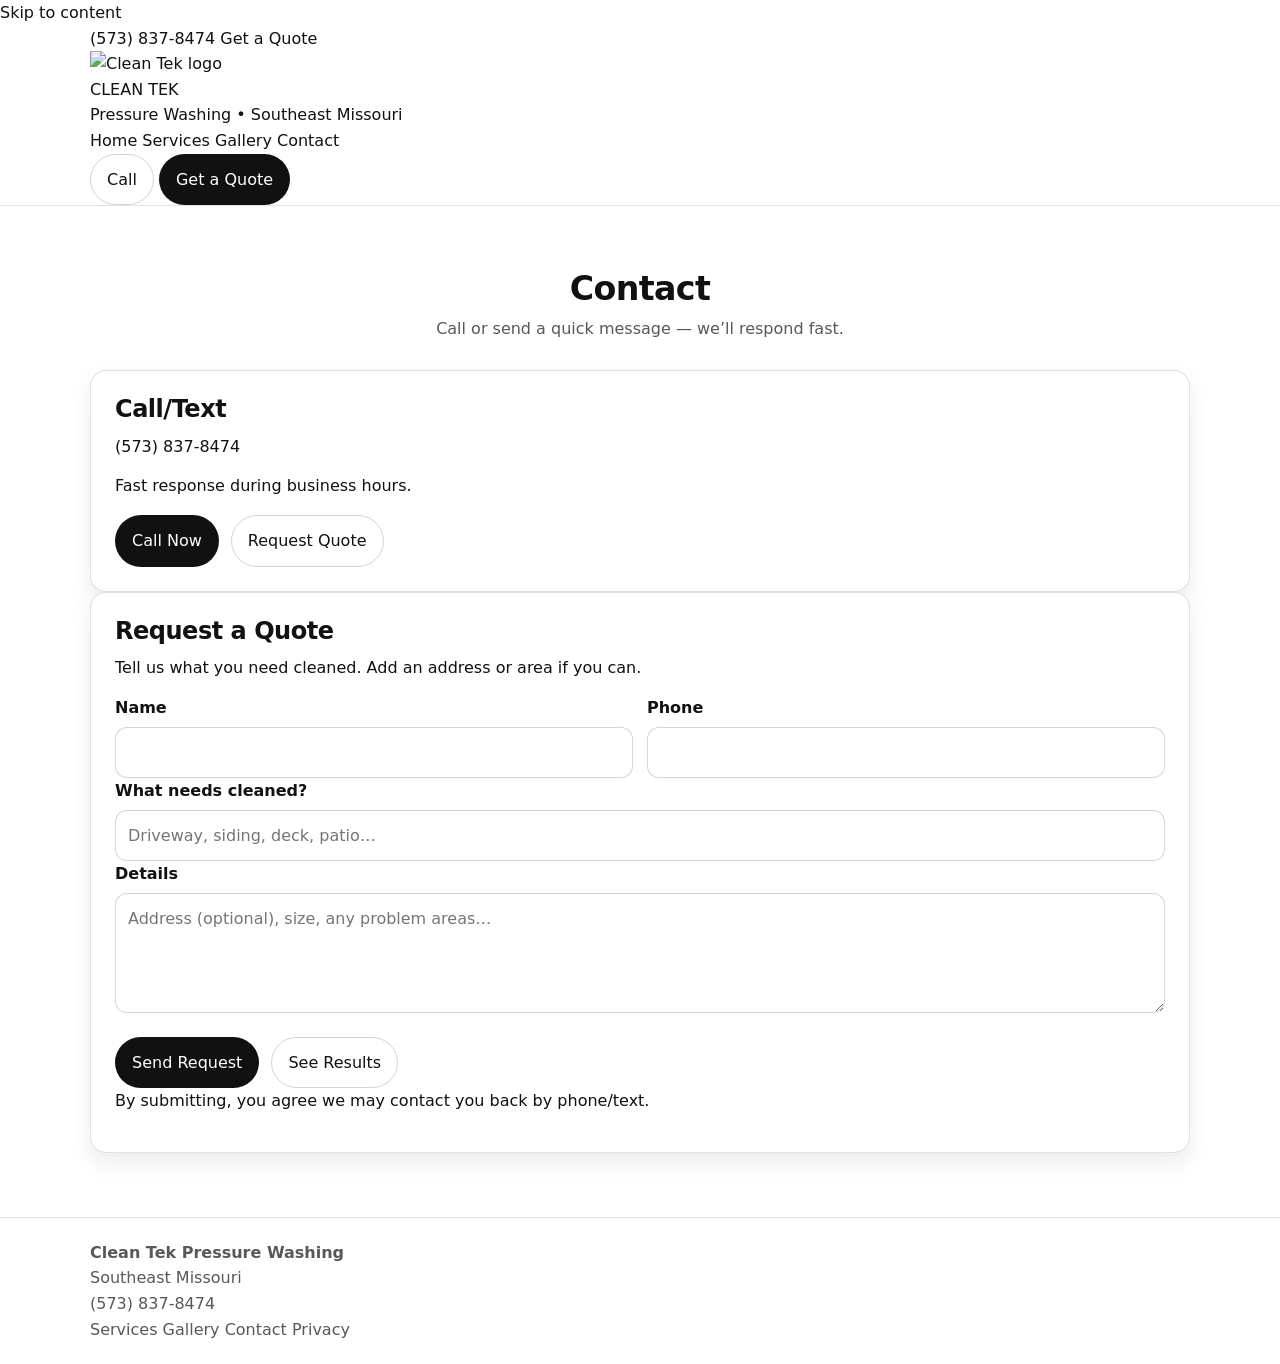
==== commit bd12f00e: "Update contact.html" ====
--- a/contact.html
+++ b/contact.html
@@ -1,142 +1,129 @@
-<!doctype html>
+<!DOCTYPE html>
 <html lang="en">
 <head>
-  <meta charset="utf-8" />
+  <meta charset="UTF-8" />
   <meta name="viewport" content="width=device-width, initial-scale=1" />
-  <title>Get a Quote | Clean Tek Pressure Washing</title>
-  <meta name="description" content="Request a fast quote from Clean Tek Pressure Washing. Send photos and your address for quick pricing. Call (573) 837-8474." />
-  <meta name="robots" content="index,follow" />
-  <link rel="canonical" href="https://cleantekpressurewashing.com/contact.html" />
-  <link rel="icon" href="assets/logo.png" />
-  <link rel="stylesheet" href="assets/css/styles.css" />
+  <title>Contact | Cleantek Pressure Washing</title>
+  <meta name="description" content="Contact Cleantek Pressure Washing for a fast quote in Southeast Missouri." />
+  <link rel="stylesheet" href="/assets/css/styles.css" />
 </head>
+<body>
 
-<body>
-  <a class="skip-link" href="#main">Skip to content</a>
+<a class="skip-link" href="#main">Skip to content</a>
 
-  <div class="sticky-cta" role="region" aria-label="Quick actions">
-    <a class="sticky-btn" href="tel:15738378474">(573) 837-8474</a>
-    <a class="sticky-btn primary" href="#quote">Get a Quote</a>
-  </div>
+<header class="site-header" role="banner">
+  <div class="container header-inner">
+    <div class="header-top">
+      <a class="header-phone" href="tel:+15738378474">(573) 837-8474</a>
+      <a class="header-cta" href="#quote">Get a Quote</a>
+    </div>
 
-  <header class="site-header" role="banner">
-    <div class="container header-inner">
-      <a class="brand" href="index.html" aria-label="Clean Tek home">
-        <img class="brand-logo" src="assets/logo.png" alt="Clean Tek logo" />
-        <div class="brand-text">
-          <div class="brand-name">CLEAN TEK</div>
-          <div class="brand-sub">Pressure Washing • Southeast Missouri</div>
-        </div>
+    <div class="brand-row">
+      <a class="brand" href="/index.html" aria-label="Cleantek Pressure Washing Home">
+        <img class="brand-logo" src="/logo.png" alt="Clean Tek logo" />
       </a>
-
-      <nav class="nav" aria-label="Primary navigation">
-        <button class="nav-toggle" type="button" aria-label="Open menu" aria-expanded="false">☰</button>
-        <div class="nav-links" data-nav>
-          <a href="index.html">Home</a>
-          <a href="services.html">Services</a>
-          <a href="gallery.html">Gallery</a>
-          <a class="active" href="contact.html" aria-current="page">Contact</a>
-        </div>
-      </nav>
-
-      <div class="header-actions">
-        <a class="btn btn-outline" href="tel:15738378474">Call</a>
-        <a class="btn btn-primary" href="#quote">Get a Quote</a>
+      <div class="brand-text">
+        <div class="brand-name">CLEAN TEK</div>
+        <div class="brand-sub">Pressure Washing • Southeast Missouri</div>
       </div>
     </div>
-  </header>
 
-  <main id="main">
-    <section class="page-hero">
-      <div class="container">
-        <p class="pill">Fast quote</p>
-        <h1>Request a Quote</h1>
-        <p class="lead">
-          The fastest way to price your job is a couple photos + your address (or nearest cross streets).
+    <nav class="nav" aria-label="Primary">
+      <a href="/index.html">Home</a>
+      <a href="/services.html">Services</a>
+      <a href="/gallery.html">Gallery</a>
+      <a href="/contact.html" aria-current="page">Contact</a>
+    </nav>
+
+    <div class="header-buttons">
+      <a class="btn btn-outline" href="tel:+15738378474">Call</a>
+      <a class="btn" href="#quote">Get a Quote</a>
+    </div>
+  </div>
+</header>
+
+<main id="main">
+  <section class="section">
+    <div class="container">
+      <header class="section-header">
+        <h1 class="section-title" data-animate>Contact</h1>
+        <p class="section-subtitle" data-animate>
+          Call or send a quick message — we’ll respond fast.
         </p>
+      </header>
 
-        <div class="cta-row mt-16">
-          <a class="btn btn-primary btn-lg" href="tel:15738378474">Call Now</a>
-          <a class="btn btn-outline btn-lg" href="#quote">Use the Quote Form</a>
-        </div>
-      </div>
-    </section>
+      <div class="contact-grid" data-animate>
+        <div class="card">
+          <h2>Call/Text</h2>
+          <p><a href="tel:+15738378474">(573) 837-8474</a></p>
+          <p class="small-muted">Fast response during business hours.</p>
 
-    <section class="section section-alt">
-      <div class="container split">
-        <div>
-          <h2>Quick Options</h2>
-          <div class="info-cards">
-            <div class="info-card">
-              <h3>Call</h3>
-              <p><a href="tel:15738378474">(573) 837-8474</a></p>
-              <p class="muted">Best if you want to talk through the job.</p>
-            </div>
-            <div class="info-card">
-              <h3>Text Photos</h3>
-              <p><a href="sms:+15738378474">Text photos to (573) 837-8474</a></p>
-              <p class="muted">Include address and what you want cleaned.</p>
-            </div>
+          <div class="hero-actions">
+            <a class="btn" href="tel:+15738378474">Call Now</a>
+            <a class="btn btn-outline" href="#quote">Request Quote</a>
           </div>
         </div>
 
-        <div id="quote" class="form-card" aria-label="Quote form">
-          <h2>Quote Form</h2>
-          <p class="muted">Big fields, simple steps. We’ll follow up quickly.</p>
+        <div class="card" id="quote">
+          <h2>Request a Quote</h2>
+          <p class="small-muted">Tell us what you need cleaned. Add an address or area if you can.</p>
 
-          <!-- Replace action with your Formspree if you have one -->
-          <form class="form" action="#" method="post">
-            <label>
-              Full Name
-              <input type="text" name="name" autocomplete="name" required />
-            </label>
+          <!-- If you have a form action already, replace the action below. -->
+          <form class="quote-form" action="#" method="post">
+            <div class="form-row two-col">
+              <div>
+                <label for="name">Name</label>
+                <input id="name" name="name" autocomplete="name" required />
+              </div>
+              <div>
+                <label for="phone">Phone</label>
+                <input id="phone" name="phone" autocomplete="tel" required />
+              </div>
+            </div>
 
-            <label>
-              Phone Number
-              <input type="tel" name="phone" autocomplete="tel" required />
-            </label>
+            <div class="form-row">
+              <div>
+                <label for="service">What needs cleaned?</label>
+                <input id="service" name="service" placeholder="Driveway, siding, deck, patio…" required />
+              </div>
+            </div>
 
-            <label>
-              Address (or nearest cross streets)
-              <input type="text" name="address" autocomplete="street-address" required />
-            </label>
+            <div class="form-row">
+              <div>
+                <label for="message">Details</label>
+                <textarea id="message" name="message" placeholder="Address (optional), size, any problem areas…"></textarea>
+              </div>
+            </div>
 
-            <label>
-              What do you want cleaned?
-              <textarea name="details" rows="5" placeholder="Example: driveway + sidewalk + front steps"></textarea>
-            </label>
+            <div class="hero-actions">
+              <button class="btn" type="submit">Send Request</button>
+              <a class="btn btn-outline" href="/gallery.html">See Results</a>
+            </div>
 
-            <button class="btn btn-primary btn-lg w-100" type="submit">Send Quote Request</button>
-
-            <p class="muted fineprint">
-              Tip: For the fastest quote, text photos to <a href="sms:+15738378474">(573) 837-8474</a>.
-            </p>
+            <p class="small-muted">By submitting, you agree we may contact you back by phone/text.</p>
           </form>
         </div>
       </div>
-    </section>
+    </div>
+  </section>
+</main>
 
-    <section class="section">
-      <div class="container cta-box">
-        <h2>Want the Fastest Quote?</h2>
-        <p class="muted">Text 2–3 photos + your address to (573) 837-8474.</p>
-        <div class="cta-row">
-          <a class="btn btn-primary btn-lg" href="sms:+15738378474">Text Photos</a>
-          <a class="btn btn-outline btn-lg" href="gallery.html">See Results</a>
-        </div>
-      </div>
-    </section>
-  </main>
+<footer class="site-footer">
+  <div class="container footer-inner">
+    <div>
+      <strong>Clean Tek Pressure Washing</strong><br>
+      Southeast Missouri<br>
+      <a href="tel:+15738378474">(573) 837-8474</a>
+    </div>
+    <div class="footer-links">
+      <a href="/services.html">Services</a>
+      <a href="/gallery.html">Gallery</a>
+      <a href="/contact.html">Contact</a>
+      <a href="/privacy.html">Privacy</a>
+    </div>
+  </div>
+</footer>
 
-  <footer class="footer" role="contentinfo">
-    <div class="container footer-bottom">
-      <small>© <span id="year"></span> Clean Tek.</small>
-    </div>
-  </footer>
-
-  <script>
-    document.getElementById("year").textContent = new Date().getFullYear();
-  </script>
-  <script src="assets/js/main.js?v=6" defer></script>
+<script src="/assets/js/main.js"></script>
 </body>
 </html>
--- a/assets/css/styles.css
+++ b/assets/css/styles.css
@@ -1,316 +1,291 @@
-/* =========================
-   ROOT / BASE
-   ========================= */
-
-:root {
-  --primary: #1f4fa3;
-  --primary-dark: #173b7a;
-  --accent: #e8f0ff;
-  --bg: #f7f9fc;
-  --text: #1f2937;
-  --muted: #6b7280;
-  --radius: 14px;
-}
-
-* {
-  box-sizing: border-box;
-}
+/* ======================================================================
+   Cleantek Pressure Washing - styles.css (FULL REPLACEMENT)
+   Clean, readable, mobile-first, simple gallery grid
+   ====================================================================== */
+
+/* ---------- CSS Reset (safe) ---------- */
+*,
+*::before,
+*::after { box-sizing: border-box; }
+
+html, body { height: 100%; }
 
 body {
   margin: 0;
-  font-family: system-ui, -apple-system, BlinkMacSystemFont, "Segoe UI",
-    Roboto, Helvetica, Arial, sans-serif;
-  color: var(--text);
-  background: var(--bg);
+  font-family: system-ui, -apple-system, Segoe UI, Roboto, Arial, sans-serif;
   line-height: 1.6;
-}
-
-img {
-  max-width: 100%;
-  display: block;
-}
-
-a {
-  color: inherit;
+  color: #111;
+  background: #fff;
+  text-rendering: optimizeLegibility;
+  -webkit-font-smoothing: antialiased;
+  -moz-osx-font-smoothing: grayscale;
+}
+
+img { max-width: 100%; height: auto; display: block; }
+a { color: inherit; text-decoration: none; }
+a:hover { text-decoration: underline; }
+button, input, textarea, select { font: inherit; }
+:focus-visible { outline: 3px solid rgba(0,0,0,.35); outline-offset: 2px; }
+
+/* ---------- Theme tokens ---------- */
+:root{
+  --bg: #ffffff;
+  --text: #111111;
+  --muted: rgba(17,17,17,.7);
+  --border: rgba(17,17,17,.12);
+  --card: #ffffff;
+  --shadow: 0 10px 24px rgba(0,0,0,.08);
+
+  --radius: 16px;
+  --radius-sm: 12px;
+
+  --container: 1100px;
+  --pad: 18px;
+
+  --h1: clamp(30px, 3.3vw, 46px);
+  --h2: clamp(24px, 2.6vw, 34px);
+  --h3: clamp(18px, 2.1vw, 24px);
+}
+
+/* ---------- Layout helpers ---------- */
+.container{
+  width: min(var(--container), calc(100% - (var(--pad) * 2)));
+  margin-inline: auto;
+}
+
+.section{
+  padding: clamp(28px, 5vw, 64px) 0;
+}
+
+.section-header{
+  text-align: center;
+  margin-bottom: clamp(16px, 3vw, 28px);
+}
+
+.section-title{
+  font-size: var(--h2);
+  line-height: 1.15;
+  margin: 0 0 8px;
+  letter-spacing: -0.02em;
+}
+
+.section-subtitle{
+  margin: 0 auto;
+  max-width: 70ch;
+  color: var(--muted);
+  font-size: 16px;
+}
+
+/* ---------- Headings / text ---------- */
+h1,h2,h3 { margin: 0 0 10px; line-height: 1.2; letter-spacing: -0.02em; }
+p { margin: 0 0 14px; color: var(--text); }
+small { color: var(--muted); }
+
+/* ---------- Cards ---------- */
+.card{
+  background: var(--card);
+  border: 1px solid var(--border);
+  border-radius: var(--radius);
+  box-shadow: var(--shadow);
+  padding: clamp(16px, 2.2vw, 24px);
+}
+
+/* ---------- Buttons (if your site uses them) ---------- */
+.btn{
+  display: inline-flex;
+  align-items: center;
+  justify-content: center;
+  gap: 10px;
+  padding: 12px 16px;
+  border-radius: 999px;
+  border: 1px solid rgba(17,17,17,.18);
+  background: #111;
+  color: #fff;
+  cursor: pointer;
   text-decoration: none;
-}
-
-/* =========================
-   HEADER / NAV
-   ========================= */
-
-.site-header {
+  min-height: 46px; /* big tap target */
+}
+
+.btn:hover { filter: brightness(1.05); text-decoration: none; }
+.btn:active { transform: translateY(1px); }
+
+.btn-outline{
+  background: transparent;
+  color: #111;
+}
+
+.btn-outline:hover{
+  background: rgba(0,0,0,.04);
+}
+
+/* ---------- Forms (safe, old-person friendly) ---------- */
+label { display: block; font-weight: 600; margin-bottom: 6px; }
+
+input, textarea, select{
+  width: 100%;
+  border: 1px solid rgba(17,17,17,.18);
+  border-radius: 12px;
+  padding: 12px 12px;
+  background: #fff;
+}
+
+textarea { min-height: 120px; resize: vertical; }
+
+.form-row{
+  display: grid;
+  gap: 14px;
+}
+
+@media (min-width: 760px){
+  .form-row.two-col{ grid-template-columns: 1fr 1fr; }
+}
+
+/* ---------- Basic site header/nav support (won’t break if unused) ---------- */
+header.site-header{
   position: sticky;
   top: 0;
+  z-index: 1000;
+  background: rgba(255,255,255,.92);
+  backdrop-filter: blur(10px);
+  border-bottom: 1px solid var(--border);
+}
+
+.nav-wrap{
+  display: flex;
+  align-items: center;
+  justify-content: space-between;
+  gap: 14px;
+  padding: 10px 0;
+}
+
+.logo, .site-logo{
+  display: inline-flex;
+  align-items: center;
+  gap: 10px;
+  font-weight: 800;
+  letter-spacing: -0.02em;
+  font-size: 18px;
+}
+
+.logo img, .site-logo img{
+  height: 54px; /* bigger logo */
+  width: auto;
+}
+
+@media (min-width: 900px){
+  .logo img, .site-logo img{ height: 64px; }
+}
+
+.nav-menu{
+  display: flex;
+  align-items: center;
+  gap: 16px;
+  flex-wrap: wrap;
+}
+
+.nav-menu a{
+  padding: 10px 10px;
+  border-radius: 10px;
+  text-decoration: none;
+  color: rgba(17,17,17,.92);
+}
+
+.nav-menu a:hover{
+  background: rgba(0,0,0,.05);
+  text-decoration: none;
+}
+
+/* Simple mobile toggle compatibility */
+.nav-toggle{
+  display: none;
+  border: 1px solid rgba(17,17,17,.2);
   background: #fff;
-  z-index: 1000;
-  border-bottom: 1px solid #e5e7eb;
-}
-
-.nav-wrap {
-  max-width: 1200px;
-  margin: 0 auto;
-  padding: 14px 20px;
-  display: flex;
-  align-items: center;
-  justify-content: space-between;
-  gap: 20px;
-}
-
-/* LOGO (BIGGER) */
-.logo-wrap {
-  display: flex;
-  align-items: center;
-  gap: 16px;
-}
-
-.site-logo {
-  height: 70px; /* BIGGER LOGO */
-  width: auto;
-}
-
-.logo-text strong {
-  display: block;
-  font-size: 1.25rem;
-  letter-spacing: 0.6px;
-}
-
-.logo-text span {
-  font-size: 0.85rem;
+  border-radius: 12px;
+  padding: 10px 12px;
+  cursor: pointer;
+  min-height: 44px;
+}
+
+@media (max-width: 760px){
+  .nav-toggle{ display: inline-flex; }
+  .nav-menu{
+    display: none;
+    width: 100%;
+    padding: 10px 0 14px;
+  }
+  .nav-menu.is-open{ display: flex; }
+  .nav-wrap{ flex-wrap: wrap; }
+}
+
+/* ---------- Simple “hero” styling (if your site has a hero section) ---------- */
+.hero{
+  padding: clamp(28px, 5vw, 70px) 0;
+}
+
+.hero h1{
+  font-size: var(--h1);
+  margin: 0 0 12px;
+}
+
+.hero p{
+  max-width: 70ch;
   color: var(--muted);
-}
-
-.nav-menu {
-  display: flex;
-  gap: 22px;
-}
-
-.nav-menu a {
-  font-weight: 500;
-  color: var(--text);
-  position: relative;
-}
-
-.nav-menu a.active,
-.nav-menu a:hover {
-  color: var(--primary);
-}
-
-.nav-actions {
+  font-size: 17px;
+}
+
+.hero-actions{
   display: flex;
   gap: 12px;
-}
-
-/* =========================
-   BUTTONS
-   ========================= */
-
-.btn {
-  padding: 10px 18px;
-  border-radius: 999px;
-  font-weight: 600;
-  font-size: 0.9rem;
-  display: inline-flex;
-  align-items: center;
-  justify-content: center;
-  cursor: pointer;
-}
-
-.btn.primary {
-  background: var(--primary);
-  color: #fff;
-}
-
-.btn.primary:hover {
-  background: var(--primary-dark);
-}
-
-.btn.ghost {
-  background: transparent;
-  border: 1px solid var(--primary);
-  color: var(--primary);
-}
-
-.btn.ghost:hover {
-  background: var(--accent);
-}
-
-/* =========================
-   HERO
-   ========================= */
-
-.hero {
-  background: linear-gradient(
-    180deg,
-    rgba(31, 79, 163, 0.05),
-    rgba(31, 79, 163, 0)
-  );
-  padding: 80px 20px;
-}
-
-.hero-inner {
-  max-width: 1200px;
-  margin: 0 auto;
-  display: grid;
-  grid-template-columns: 1.1fr 0.9fr;
-  gap: 50px;
-  align-items: center;
-}
-
-.hero-text h1 {
-  font-size: 2.7rem;
-  line-height: 1.15;
-  margin: 14px 0;
-}
-
-.hero-text p {
-  font-size: 1.05rem;
+  flex-wrap: wrap;
+  margin-top: 16px;
+}
+
+/* ---------- Simple footer ---------- */
+footer{
+  border-top: 1px solid var(--border);
+  padding: 22px 0;
   color: var(--muted);
-  max-width: 520px;
-}
-
-.hero-actions {
-  margin-top: 24px;
-  display: flex;
-  gap: 14px;
-}
-
-.pill {
-  display: inline-block;
-  background: var(--accent);
-  color: var(--primary);
-  padding: 6px 14px;
-  border-radius: 999px;
-  font-size: 0.8rem;
-  font-weight: 600;
-}
-
-.hero-media img {
-  border-radius: var(--radius);
-  box-shadow: 0 20px 50px rgba(0, 0, 0, 0.15);
-}
-
-/* =========================
-   SECTIONS
-   ========================= */
-
-.section {
-  padding: 70px 20px;
-}
-
-.section.alt {
-  background: #fff;
-}
-
-.section h2 {
-  font-size: 2rem;
-  margin-bottom: 6px;
-}
-
-.section-sub {
-  color: var(--muted);
-  margin-bottom: 36px;
-}
-
-/* =========================
-   CARDS / SERVICES
-   ========================= */
-
-.card-grid {
-  max-width: 1200px;
-  margin: 0 auto;
-  display: grid;
-  grid-template-columns: repeat(auto-fit, minmax(260px, 1fr));
-  gap: 24px;
-}
-
-.card {
-  background: #fff;
-  padding: 24px;
-  border-radius: var(--radius);
-  box-shadow: 0 10px 30px rgba(0, 0, 0, 0.05);
-}
-
-.card h3 {
-  margin-top: 0;
-  margin-bottom: 8px;
-  font-size: 1.1rem;
-}
-
-.card p {
-  color: var(--muted);
-  font-size: 0.95rem;
-}
-
-/* =========================
-   GALLERY
-   ========================= */
-
-.gallery-preview {
-  max-width: 1200px;
-  margin: 0 auto 40px;
+}
+
+/* ======================================================================
+   GALLERY (YOUR REQUEST)
+   Simple grid layout, no filters, no JS required
+   Less-rectangle photos (square-ish)
+   ====================================================================== */
+
+.gallery-section .section-header{
+  margin-bottom: 18px;
+}
+
+/* This class is used by the gallery.html I sent you */
+.simple-gallery{
   display: grid;
   grid-template-columns: repeat(auto-fit, minmax(220px, 1fr));
-  gap: 20px;
-}
-
-.thumb {
-  background: none;
-  border: none;
-  padding: 0;
-  cursor: pointer;
-}
-
-.thumb img {
-  border-radius: var(--radius);
-  box-shadow: 0 12px 28px rgba(0, 0, 0, 0.15);
-  transition: transform 0.2s ease;
-}
-
-.thumb:hover img {
-  transform: scale(1.03);
-}
-
-.center {
-  text-align: center;
-}
-
-/* =========================
-   FOOTER
-   ========================= */
-
-.site-footer {
-  background: #0f172a;
-  color: #cbd5f5;
-  padding: 30px 20px;
-  text-align: center;
-  font-size: 0.85rem;
-}
-
-/* =========================
-   MOBILE
-   ========================= */
-
-@media (max-width: 900px) {
-  .hero-inner {
+  gap: 16px;
+}
+
+/* Make images near-square, not rectangles */
+.simple-gallery img{
+  width: 100%;
+  aspect-ratio: 1 / 1;   /* square */
+  object-fit: cover;
+  border-radius: var(--radius-sm);
+  background: #f3f3f3;
+  border: 1px solid rgba(17,17,17,.10);
+  box-shadow: 0 6px 16px rgba(0,0,0,.08);
+}
+
+/* Make tap targets feel nice on mobile */
+@media (max-width: 520px){
+  .simple-gallery{
     grid-template-columns: 1fr;
+    gap: 14px;
   }
-
-  .hero-text h1 {
-    font-size: 2.2rem;
+  .simple-gallery img{
+    aspect-ratio: 4 / 5; /* slightly taller on tiny screens but still not “banner rectangle” */
   }
 }
 
-@media (max-width: 768px) {
-  .site-logo {
-    height: 56px;
-  }
-
-  .nav-menu {
-    display: none;
-  }
-
-  .hero {
-    padding: 60px 20px;
-  }
-}
+/* ======================================================================
+   End
+   ====================================================================== */
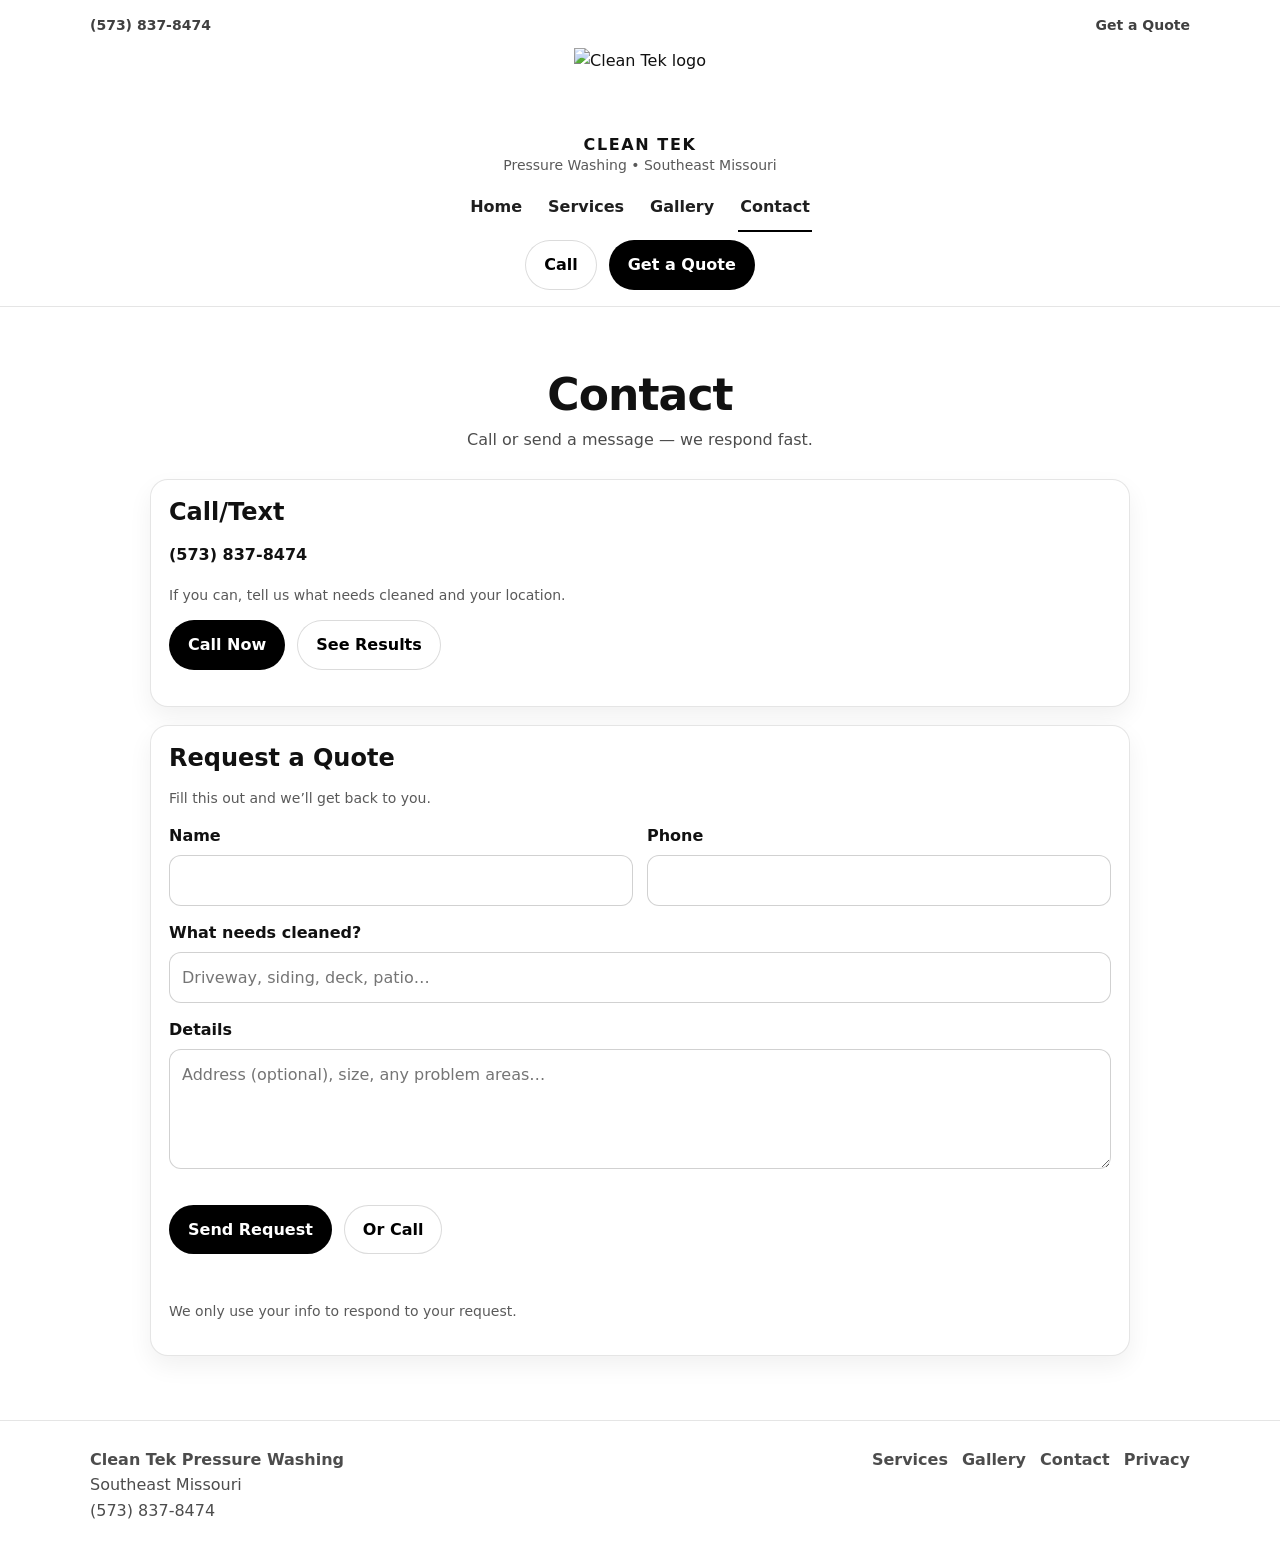
==== commit 5e4444de: "Update contact.html" ====
--- a/contact.html
+++ b/contact.html
@@ -3,32 +3,33 @@
 <head>
   <meta charset="UTF-8" />
   <meta name="viewport" content="width=device-width, initial-scale=1" />
-  <title>Contact | Cleantek Pressure Washing</title>
-  <meta name="description" content="Contact Cleantek Pressure Washing for a fast quote in Southeast Missouri." />
+  <title>Contact | Clean Tek Pressure Washing</title>
+  <meta name="description" content="Contact Clean Tek Pressure Washing for a fast quote in Southeast Missouri." />
   <link rel="stylesheet" href="/assets/css/styles.css" />
 </head>
 <body>
 
 <a class="skip-link" href="#main">Skip to content</a>
 
-<header class="site-header" role="banner">
+<header class="site-header">
   <div class="container header-inner">
+
     <div class="header-top">
-      <a class="header-phone" href="tel:+15738378474">(573) 837-8474</a>
-      <a class="header-cta" href="#quote">Get a Quote</a>
+      <a href="tel:+15738378474">(573) 837-8474</a>
+      <a href="#quote">Get a Quote</a>
     </div>
 
     <div class="brand-row">
-      <a class="brand" href="/index.html" aria-label="Cleantek Pressure Washing Home">
-        <img class="brand-logo" src="/logo.png" alt="Clean Tek logo" />
+      <a href="/index.html" aria-label="Home">
+        <img class="brand-logo" src="/logo.png" alt="Clean Tek logo">
       </a>
-      <div class="brand-text">
+      <div>
         <div class="brand-name">CLEAN TEK</div>
         <div class="brand-sub">Pressure Washing • Southeast Missouri</div>
       </div>
     </div>
 
-    <nav class="nav" aria-label="Primary">
+    <nav class="nav" aria-label="Primary navigation">
       <a href="/index.html">Home</a>
       <a href="/services.html">Services</a>
       <a href="/gallery.html">Gallery</a>
@@ -39,6 +40,7 @@
       <a class="btn btn-outline" href="tel:+15738378474">Call</a>
       <a class="btn" href="#quote">Get a Quote</a>
     </div>
+
   </div>
 </header>
 
@@ -47,60 +49,53 @@
     <div class="container">
       <header class="section-header">
         <h1 class="section-title" data-animate>Contact</h1>
-        <p class="section-subtitle" data-animate>
-          Call or send a quick message — we’ll respond fast.
-        </p>
+        <p class="section-subtitle" data-animate>Call or send a message — we respond fast.</p>
       </header>
 
-      <div class="contact-grid" data-animate>
-        <div class="card">
+      <div class="grid" style="max-width: 980px; margin: 0 auto;">
+        <div class="card" data-animate>
           <h2>Call/Text</h2>
-          <p><a href="tel:+15738378474">(573) 837-8474</a></p>
-          <p class="small-muted">Fast response during business hours.</p>
-
+          <p><a href="tel:+15738378474"><strong>(573) 837-8474</strong></a></p>
+          <p class="small-muted">If you can, tell us what needs cleaned and your location.</p>
           <div class="hero-actions">
             <a class="btn" href="tel:+15738378474">Call Now</a>
-            <a class="btn btn-outline" href="#quote">Request Quote</a>
+            <a class="btn btn-outline" href="/gallery.html">See Results</a>
           </div>
         </div>
 
-        <div class="card" id="quote">
+        <div class="card" id="quote" data-animate>
           <h2>Request a Quote</h2>
-          <p class="small-muted">Tell us what you need cleaned. Add an address or area if you can.</p>
+          <p class="small-muted">Fill this out and we’ll get back to you.</p>
 
-          <!-- If you have a form action already, replace the action below. -->
-          <form class="quote-form" action="#" method="post">
+          <!-- Replace action="#" with your form handler (Formspree, etc.) -->
+          <form class="form" action="#" method="post">
             <div class="form-row two-col">
               <div>
                 <label for="name">Name</label>
-                <input id="name" name="name" autocomplete="name" required />
+                <input id="name" name="name" autocomplete="name" required>
               </div>
               <div>
                 <label for="phone">Phone</label>
-                <input id="phone" name="phone" autocomplete="tel" required />
+                <input id="phone" name="phone" autocomplete="tel" required>
               </div>
             </div>
 
-            <div class="form-row">
-              <div>
-                <label for="service">What needs cleaned?</label>
-                <input id="service" name="service" placeholder="Driveway, siding, deck, patio…" required />
-              </div>
+            <div>
+              <label for="service">What needs cleaned?</label>
+              <input id="service" name="service" placeholder="Driveway, siding, deck, patio…" required>
             </div>
 
-            <div class="form-row">
-              <div>
-                <label for="message">Details</label>
-                <textarea id="message" name="message" placeholder="Address (optional), size, any problem areas…"></textarea>
-              </div>
+            <div>
+              <label for="message">Details</label>
+              <textarea id="message" name="message" placeholder="Address (optional), size, any problem areas…"></textarea>
             </div>
 
             <div class="hero-actions">
               <button class="btn" type="submit">Send Request</button>
-              <a class="btn btn-outline" href="/gallery.html">See Results</a>
+              <a class="btn btn-outline" href="tel:+15738378474">Or Call</a>
             </div>
 
-            <p class="small-muted">By submitting, you agree we may contact you back by phone/text.</p>
+            <p class="small-muted">We only use your info to respond to your request.</p>
           </form>
         </div>
       </div>
--- a/assets/css/styles.css
+++ b/assets/css/styles.css
@@ -1,291 +1,393 @@
-/* ======================================================================
-   Cleantek Pressure Washing - styles.css (FULL REPLACEMENT)
-   Clean, readable, mobile-first, simple gallery grid
-   ====================================================================== */
-
-/* ---------- CSS Reset (safe) ---------- */
+/* =========================================================
+   CLEAN TEK — FINAL styles.css
+   Path: /assets/css/styles.css
+   ========================================================= */
+
+/* -------- Reset -------- */
 *,
 *::before,
 *::after { box-sizing: border-box; }
 
-html, body { height: 100%; }
-
-body {
-  margin: 0;
+html, body { margin: 0; padding: 0; }
+
+body{
   font-family: system-ui, -apple-system, Segoe UI, Roboto, Arial, sans-serif;
   line-height: 1.6;
   color: #111;
   background: #fff;
-  text-rendering: optimizeLegibility;
-  -webkit-font-smoothing: antialiased;
-  -moz-osx-font-smoothing: grayscale;
-}
-
-img { max-width: 100%; height: auto; display: block; }
-a { color: inherit; text-decoration: none; }
-a:hover { text-decoration: underline; }
-button, input, textarea, select { font: inherit; }
-:focus-visible { outline: 3px solid rgba(0,0,0,.35); outline-offset: 2px; }
-
-/* ---------- Theme tokens ---------- */
-:root{
-  --bg: #ffffff;
-  --text: #111111;
-  --muted: rgba(17,17,17,.7);
-  --border: rgba(17,17,17,.12);
-  --card: #ffffff;
-  --shadow: 0 10px 24px rgba(0,0,0,.08);
-
-  --radius: 16px;
-  --radius-sm: 12px;
-
-  --container: 1100px;
-  --pad: 18px;
-
-  --h1: clamp(30px, 3.3vw, 46px);
-  --h2: clamp(24px, 2.6vw, 34px);
-  --h3: clamp(18px, 2.1vw, 24px);
-}
-
-/* ---------- Layout helpers ---------- */
+}
+
+img{ max-width: 100%; height: auto; display: block; }
+a{ color: inherit; text-decoration: none; }
+a:hover{ text-decoration: none; }
+button, input, textarea, select{ font: inherit; }
+:focus-visible{ outline: 3px solid rgba(0,0,0,.35); outline-offset: 2px; }
+
+/* -------- Layout -------- */
 .container{
-  width: min(var(--container), calc(100% - (var(--pad) * 2)));
-  margin-inline: auto;
+  width: min(1100px, calc(100% - 32px));
+  margin: 0 auto;
 }
 
 .section{
-  padding: clamp(28px, 5vw, 64px) 0;
+  padding: clamp(32px, 5vw, 70px) 0;
 }
 
 .section-header{
   text-align: center;
-  margin-bottom: clamp(16px, 3vw, 28px);
+  margin-bottom: 26px;
 }
 
 .section-title{
-  font-size: var(--h2);
-  line-height: 1.15;
   margin: 0 0 8px;
+  font-size: clamp(28px, 3.8vw, 44px);
+  line-height: 1.1;
   letter-spacing: -0.02em;
 }
 
 .section-subtitle{
   margin: 0 auto;
   max-width: 70ch;
-  color: var(--muted);
+  color: rgba(0,0,0,.70);
   font-size: 16px;
 }
 
-/* ---------- Headings / text ---------- */
-h1,h2,h3 { margin: 0 0 10px; line-height: 1.2; letter-spacing: -0.02em; }
-p { margin: 0 0 14px; color: var(--text); }
-small { color: var(--muted); }
-
-/* ---------- Cards ---------- */
-.card{
-  background: var(--card);
-  border: 1px solid var(--border);
-  border-radius: var(--radius);
-  box-shadow: var(--shadow);
-  padding: clamp(16px, 2.2vw, 24px);
-}
-
-/* ---------- Buttons (if your site uses them) ---------- */
-.btn{
-  display: inline-flex;
-  align-items: center;
-  justify-content: center;
-  gap: 10px;
-  padding: 12px 16px;
-  border-radius: 999px;
-  border: 1px solid rgba(17,17,17,.18);
-  background: #111;
+/* -------- Skip Link -------- */
+.skip-link{
+  position: absolute;
+  left: -9999px;
+  top: 10px;
+  background: #000;
   color: #fff;
-  cursor: pointer;
-  text-decoration: none;
-  min-height: 46px; /* big tap target */
-}
-
-.btn:hover { filter: brightness(1.05); text-decoration: none; }
-.btn:active { transform: translateY(1px); }
-
-.btn-outline{
-  background: transparent;
-  color: #111;
-}
-
-.btn-outline:hover{
-  background: rgba(0,0,0,.04);
-}
-
-/* ---------- Forms (safe, old-person friendly) ---------- */
-label { display: block; font-weight: 600; margin-bottom: 6px; }
-
-input, textarea, select{
-  width: 100%;
-  border: 1px solid rgba(17,17,17,.18);
-  border-radius: 12px;
-  padding: 12px 12px;
-  background: #fff;
-}
-
-textarea { min-height: 120px; resize: vertical; }
-
-.form-row{
-  display: grid;
-  gap: 14px;
-}
-
-@media (min-width: 760px){
-  .form-row.two-col{ grid-template-columns: 1fr 1fr; }
-}
-
-/* ---------- Basic site header/nav support (won’t break if unused) ---------- */
-header.site-header{
+  padding: 10px 12px;
+  border-radius: 10px;
+  z-index: 9999;
+}
+.skip-link:focus{ left: 12px; }
+
+/* =========================================================
+   HEADER (matches your screenshots)
+   ========================================================= */
+.site-header{
   position: sticky;
   top: 0;
   z-index: 1000;
   background: rgba(255,255,255,.92);
   backdrop-filter: blur(10px);
-  border-bottom: 1px solid var(--border);
-}
-
-.nav-wrap{
+  border-bottom: 1px solid rgba(0,0,0,.10);
+}
+
+.header-inner{
+  padding: 14px 0 16px;
+  display: grid;
+  gap: 12px;
+}
+
+/* top bar: phone left, quote right */
+.header-top{
   display: flex;
   align-items: center;
   justify-content: space-between;
-  gap: 14px;
-  padding: 10px 0;
-}
-
-.logo, .site-logo{
-  display: inline-flex;
-  align-items: center;
-  gap: 10px;
-  font-weight: 800;
-  letter-spacing: -0.02em;
-  font-size: 18px;
-}
-
-.logo img, .site-logo img{
-  height: 54px; /* bigger logo */
+  font-size: 14px;
+  color: rgba(0,0,0,.75);
+}
+
+.header-top a{
+  font-weight: 700;
+  transition: transform .18s ease, opacity .18s ease;
+}
+.header-top a:hover{ transform: translateY(-1px); opacity: .9; }
+
+/* brand centered */
+.brand-row{
+  display: grid;
+  justify-items: center;
+  gap: 8px;
+  text-align: center;
+}
+
+.brand-logo{
+  height: 76px;
   width: auto;
 }
 
-@media (min-width: 900px){
-  .logo img, .site-logo img{ height: 64px; }
-}
-
-.nav-menu{
+.brand-name{
+  font-weight: 900;
+  letter-spacing: 0.10em;
+  font-size: 16px;
+}
+
+.brand-sub{
+  font-size: 14px;
+  color: rgba(0,0,0,.65);
+  margin-top: -4px;
+}
+
+/* nav links */
+.nav{
   display: flex;
-  align-items: center;
-  gap: 16px;
-  flex-wrap: wrap;
-}
-
-.nav-menu a{
-  padding: 10px 10px;
-  border-radius: 10px;
-  text-decoration: none;
-  color: rgba(17,17,17,.92);
-}
-
-.nav-menu a:hover{
-  background: rgba(0,0,0,.05);
-  text-decoration: none;
-}
-
-/* Simple mobile toggle compatibility */
-.nav-toggle{
-  display: none;
-  border: 1px solid rgba(17,17,17,.2);
+  justify-content: center;
+  gap: 22px;
+  flex-wrap: wrap;
+}
+
+.nav a{
+  font-weight: 800;
+  color: rgba(0,0,0,.88);
+  padding: 6px 2px;
+  position: relative;
+  transition: transform .18s ease, color .18s ease;
+}
+
+.nav a:hover{
+  transform: translateY(-1px);
+  color: #000;
+}
+
+.nav a::after{
+  content:"";
+  position:absolute;
+  left:0;
+  bottom:-6px;
+  width:0;
+  height:2px;
+  background:#000;
+  transition: width .2s ease;
+}
+
+.nav a:hover::after,
+.nav a[aria-current="page"]::after{
+  width: 100%;
+}
+
+/* call + quote buttons */
+.header-buttons{
+  display: flex;
+  justify-content: center;
+  gap: 12px;
+  margin-top: 2px;
+}
+
+.btn{
+  display:inline-flex;
+  align-items:center;
+  justify-content:center;
+  padding: 11px 18px;
+  border-radius: 999px;
+  font-weight: 800;
+  border: 1px solid rgba(0,0,0,.14);
+  background: #000;
+  color:#fff;
+  min-height: 44px;
+  transition: transform .18s ease, box-shadow .18s ease, filter .18s ease;
+}
+
+.btn:hover{
+  transform: translateY(-2px);
+  box-shadow: 0 14px 30px rgba(0,0,0,.14);
+  filter: saturate(1.04);
+}
+
+.btn-outline{
   background: #fff;
-  border-radius: 12px;
-  padding: 10px 12px;
-  cursor: pointer;
-  min-height: 44px;
-}
-
-@media (max-width: 760px){
-  .nav-toggle{ display: inline-flex; }
-  .nav-menu{
-    display: none;
-    width: 100%;
-    padding: 10px 0 14px;
-  }
-  .nav-menu.is-open{ display: flex; }
-  .nav-wrap{ flex-wrap: wrap; }
-}
-
-/* ---------- Simple “hero” styling (if your site has a hero section) ---------- */
+  color:#000;
+}
+
+.btn-outline:hover{
+  box-shadow: 0 12px 24px rgba(0,0,0,.10);
+}
+
+/* =========================================================
+   HERO (Homepage)
+   ========================================================= */
 .hero{
-  padding: clamp(28px, 5vw, 70px) 0;
-}
-
-.hero h1{
-  font-size: var(--h1);
-  margin: 0 0 12px;
-}
-
-.hero p{
+  padding-top: clamp(28px, 4vw, 56px);
+}
+
+.hero-grid{
+  display: grid;
+  gap: 26px;
+  align-items: start;
+}
+
+@media (min-width: 980px){
+  .hero-grid{ grid-template-columns: 1.2fr .8fr; }
+}
+
+.hero-kicker{
+  font-weight: 800;
+  color: rgba(0,0,0,.70);
+  margin-bottom: 8px;
+}
+
+.hero-title{
+  font-size: clamp(34px, 5vw, 58px);
+  line-height: 1.05;
+  margin: 0 0 14px;
+  letter-spacing: -0.03em;
+}
+
+.hero-lede{
+  margin: 0 0 18px;
   max-width: 70ch;
-  color: var(--muted);
-  font-size: 17px;
+  color: rgba(0,0,0,.72);
 }
 
 .hero-actions{
-  display: flex;
+  display:flex;
   gap: 12px;
   flex-wrap: wrap;
-  margin-top: 16px;
-}
-
-/* ---------- Simple footer ---------- */
-footer{
-  border-top: 1px solid var(--border);
-  padding: 22px 0;
-  color: var(--muted);
-}
-
-/* ======================================================================
-   GALLERY (YOUR REQUEST)
-   Simple grid layout, no filters, no JS required
-   Less-rectangle photos (square-ish)
-   ====================================================================== */
-
-.gallery-section .section-header{
-  margin-bottom: 18px;
-}
-
-/* This class is used by the gallery.html I sent you */
+  margin: 14px 0 18px;
+}
+
+.hero-bullets{
+  margin: 0;
+  padding-left: 18px;
+  color: rgba(0,0,0,.75);
+}
+
+.card{
+  background:#fff;
+  border: 1px solid rgba(0,0,0,.10);
+  border-radius: 18px;
+  padding: 18px;
+  box-shadow: 0 10px 24px rgba(0,0,0,.06);
+}
+
+.card h2, .card h3{
+  margin: 0 0 10px;
+  line-height: 1.2;
+}
+
+.small-muted{ color: rgba(0,0,0,.65); font-size: 14px; }
+
+/* chips */
+.chips{ display:flex; flex-wrap:wrap; gap: 10px; margin-top: 12px; }
+.chip{
+  padding: 8px 12px;
+  border-radius: 999px;
+  border: 1px solid rgba(0,0,0,.14);
+  background: rgba(0,0,0,.03);
+  font-weight: 800;
+  font-size: 13px;
+}
+
+/* =========================================================
+   SERVICES GRID
+   ========================================================= */
+.grid{
+  display:grid;
+  gap: 18px;
+}
+@media (min-width: 860px){
+  .grid-3{ grid-template-columns: repeat(3, 1fr); }
+}
+@media (max-width: 859px){
+  .grid-3{ grid-template-columns: 1fr; }
+}
+
+/* =========================================================
+   GALLERY GRID (matches your good screenshot)
+   ========================================================= */
 .simple-gallery{
-  display: grid;
-  grid-template-columns: repeat(auto-fit, minmax(220px, 1fr));
-  gap: 16px;
-}
-
-/* Make images near-square, not rectangles */
+  display:grid;
+  grid-template-columns: repeat(auto-fit, minmax(240px, 1fr));
+  gap: 20px;
+}
+
 .simple-gallery img{
   width: 100%;
-  aspect-ratio: 1 / 1;   /* square */
+  aspect-ratio: 1 / 1;
   object-fit: cover;
-  border-radius: var(--radius-sm);
-  background: #f3f3f3;
-  border: 1px solid rgba(17,17,17,.10);
-  box-shadow: 0 6px 16px rgba(0,0,0,.08);
-}
-
-/* Make tap targets feel nice on mobile */
-@media (max-width: 520px){
-  .simple-gallery{
-    grid-template-columns: 1fr;
-    gap: 14px;
-  }
-  .simple-gallery img{
-    aspect-ratio: 4 / 5; /* slightly taller on tiny screens but still not “banner rectangle” */
-  }
-}
-
-/* ======================================================================
-   End
-   ====================================================================== */
+  border-radius: 18px;
+  background: #f2f2f2;
+  border: 1px solid rgba(0,0,0,.08);
+  transition: transform .22s ease, box-shadow .22s ease, filter .22s ease;
+  will-change: transform;
+}
+
+.simple-gallery img:hover{
+  transform: translateY(-4px) scale(1.02);
+  box-shadow: 0 18px 34px rgba(0,0,0,.14);
+  filter: saturate(1.06);
+}
+
+/* =========================================================
+   CONTACT FORM
+   ========================================================= */
+.form{
+  display: grid;
+  gap: 14px;
+}
+
+.form-row{
+  display:grid;
+  gap: 14px;
+}
+@media (min-width: 760px){
+  .form-row.two-col{ grid-template-columns: 1fr 1fr; }
+}
+
+label{ font-weight: 800; display:block; margin-bottom: 6px; }
+input, textarea{
+  width:100%;
+  padding: 12px 12px;
+  border-radius: 12px;
+  border: 1px solid rgba(0,0,0,.18);
+  background:#fff;
+}
+textarea{ min-height: 120px; resize: vertical; }
+
+.center-actions{
+  display:flex;
+  justify-content:center;
+  gap: 12px;
+  flex-wrap: wrap;
+  margin-top: 18px;
+}
+
+/* =========================================================
+   FOOTER
+   ========================================================= */
+.site-footer{
+  border-top: 1px solid rgba(0,0,0,.10);
+  padding: 26px 0;
+  color: rgba(0,0,0,.70);
+}
+
+.footer-inner{
+  display:flex;
+  align-items:flex-start;
+  justify-content: space-between;
+  gap: 18px;
+  flex-wrap: wrap;
+}
+
+.footer-links{
+  display:flex;
+  gap: 14px;
+  flex-wrap: wrap;
+}
+
+.footer-links a{
+  font-weight: 800;
+  transition: transform .18s ease, opacity .18s ease;
+}
+.footer-links a:hover{ transform: translateY(-1px); opacity: .9; }
+
+/* =========================================================
+   SIMPLE REVEAL ANIMATION (optional)
+   ========================================================= */
+[data-animate]{
+  opacity: 0;
+  transform: translateY(14px);
+  transition: opacity .55s ease, transform .55s ease;
+}
+[data-animate].is-in{
+  opacity: 1;
+  transform: translateY(0);
+}
+@media (prefers-reduced-motion: reduce){
+  [data-animate]{ transition:none !important; opacity:1 !important; transform:none !important; }
+  .btn, .simple-gallery img, .nav a, .header-top a{ transition:none !important; }
+}
